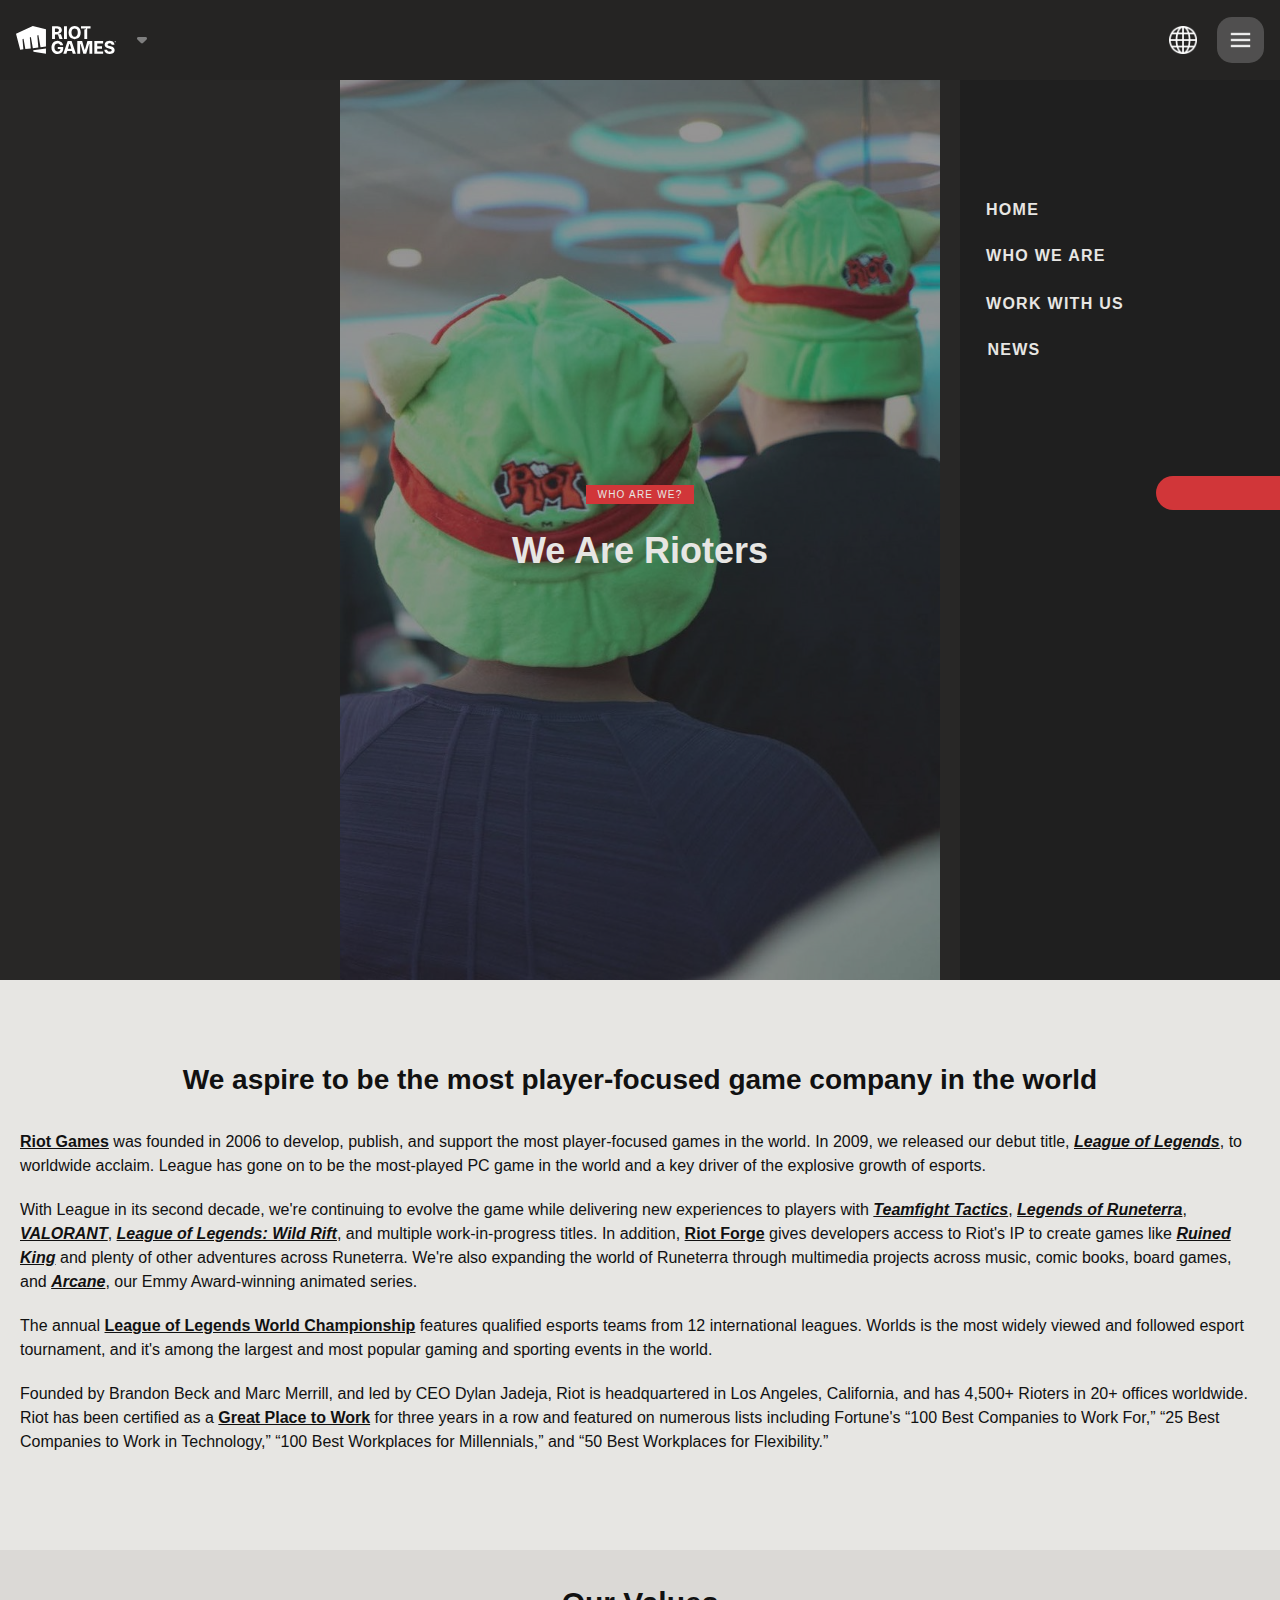
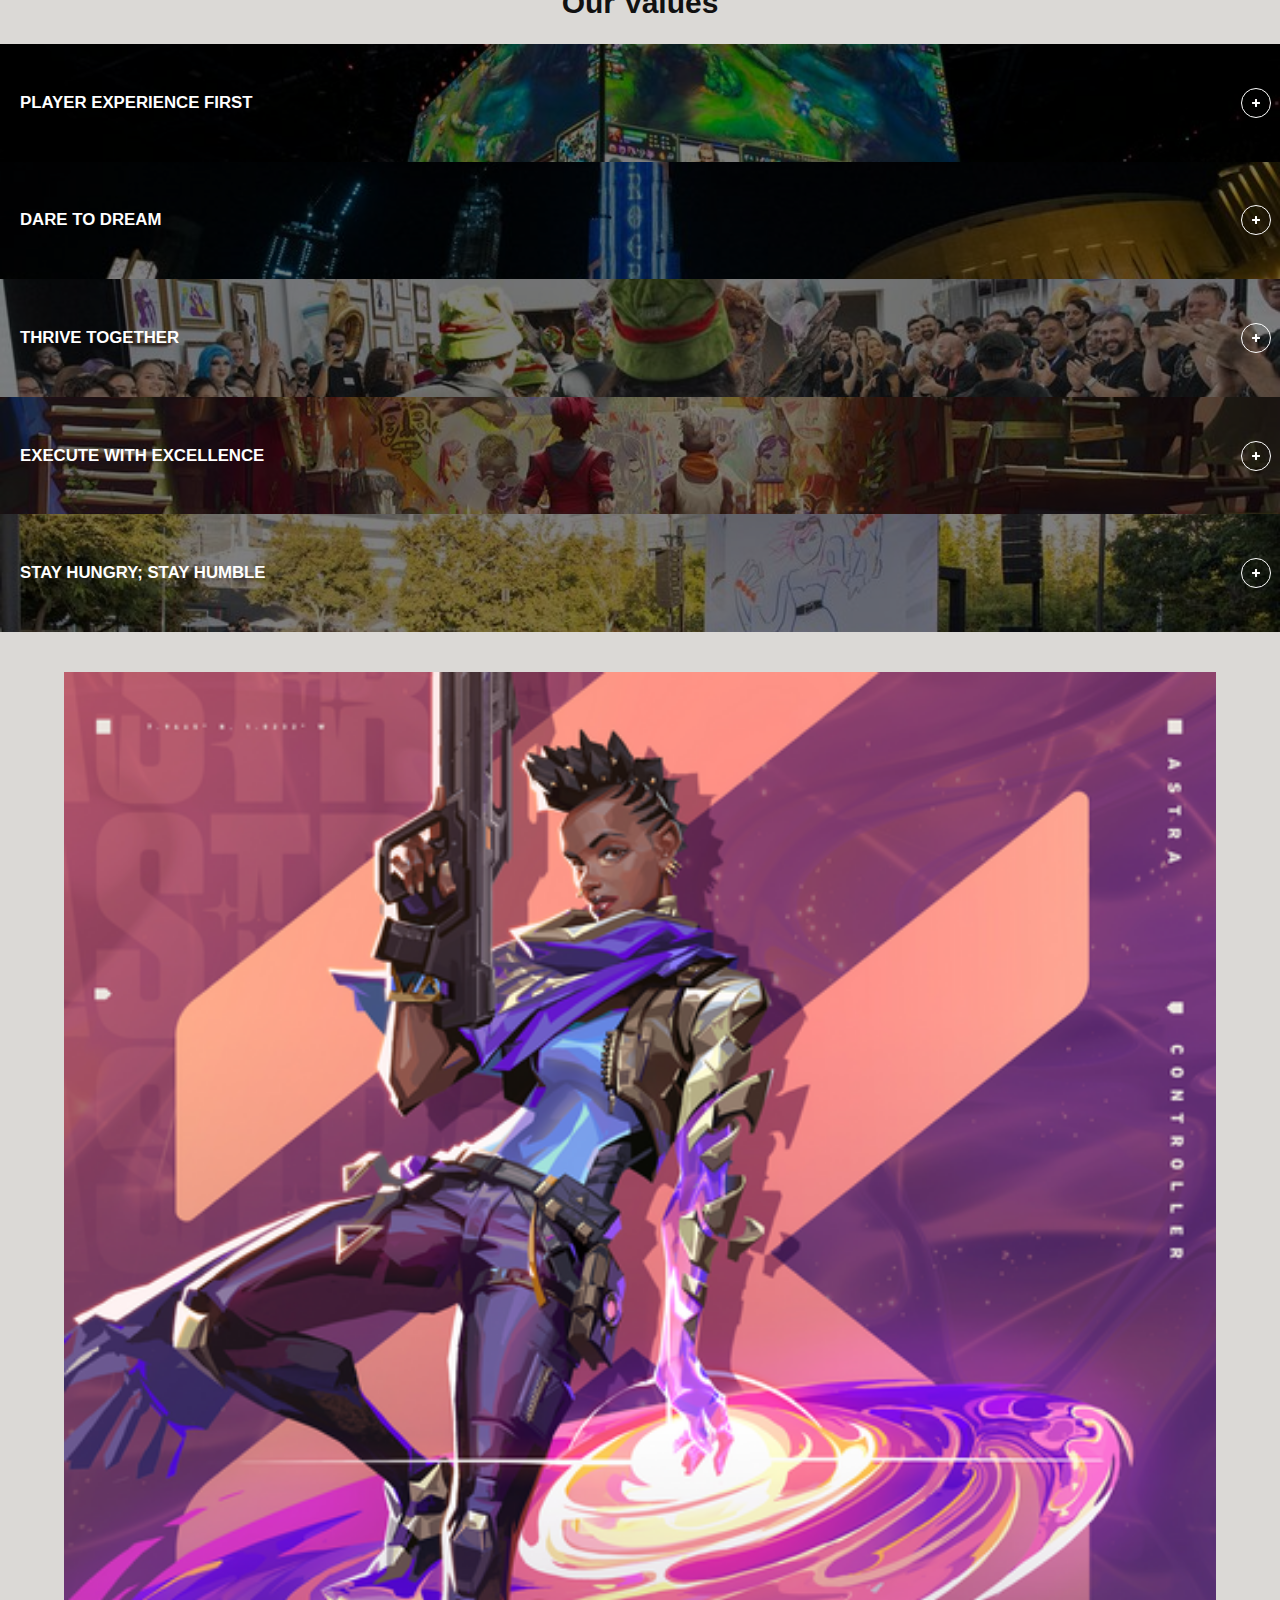
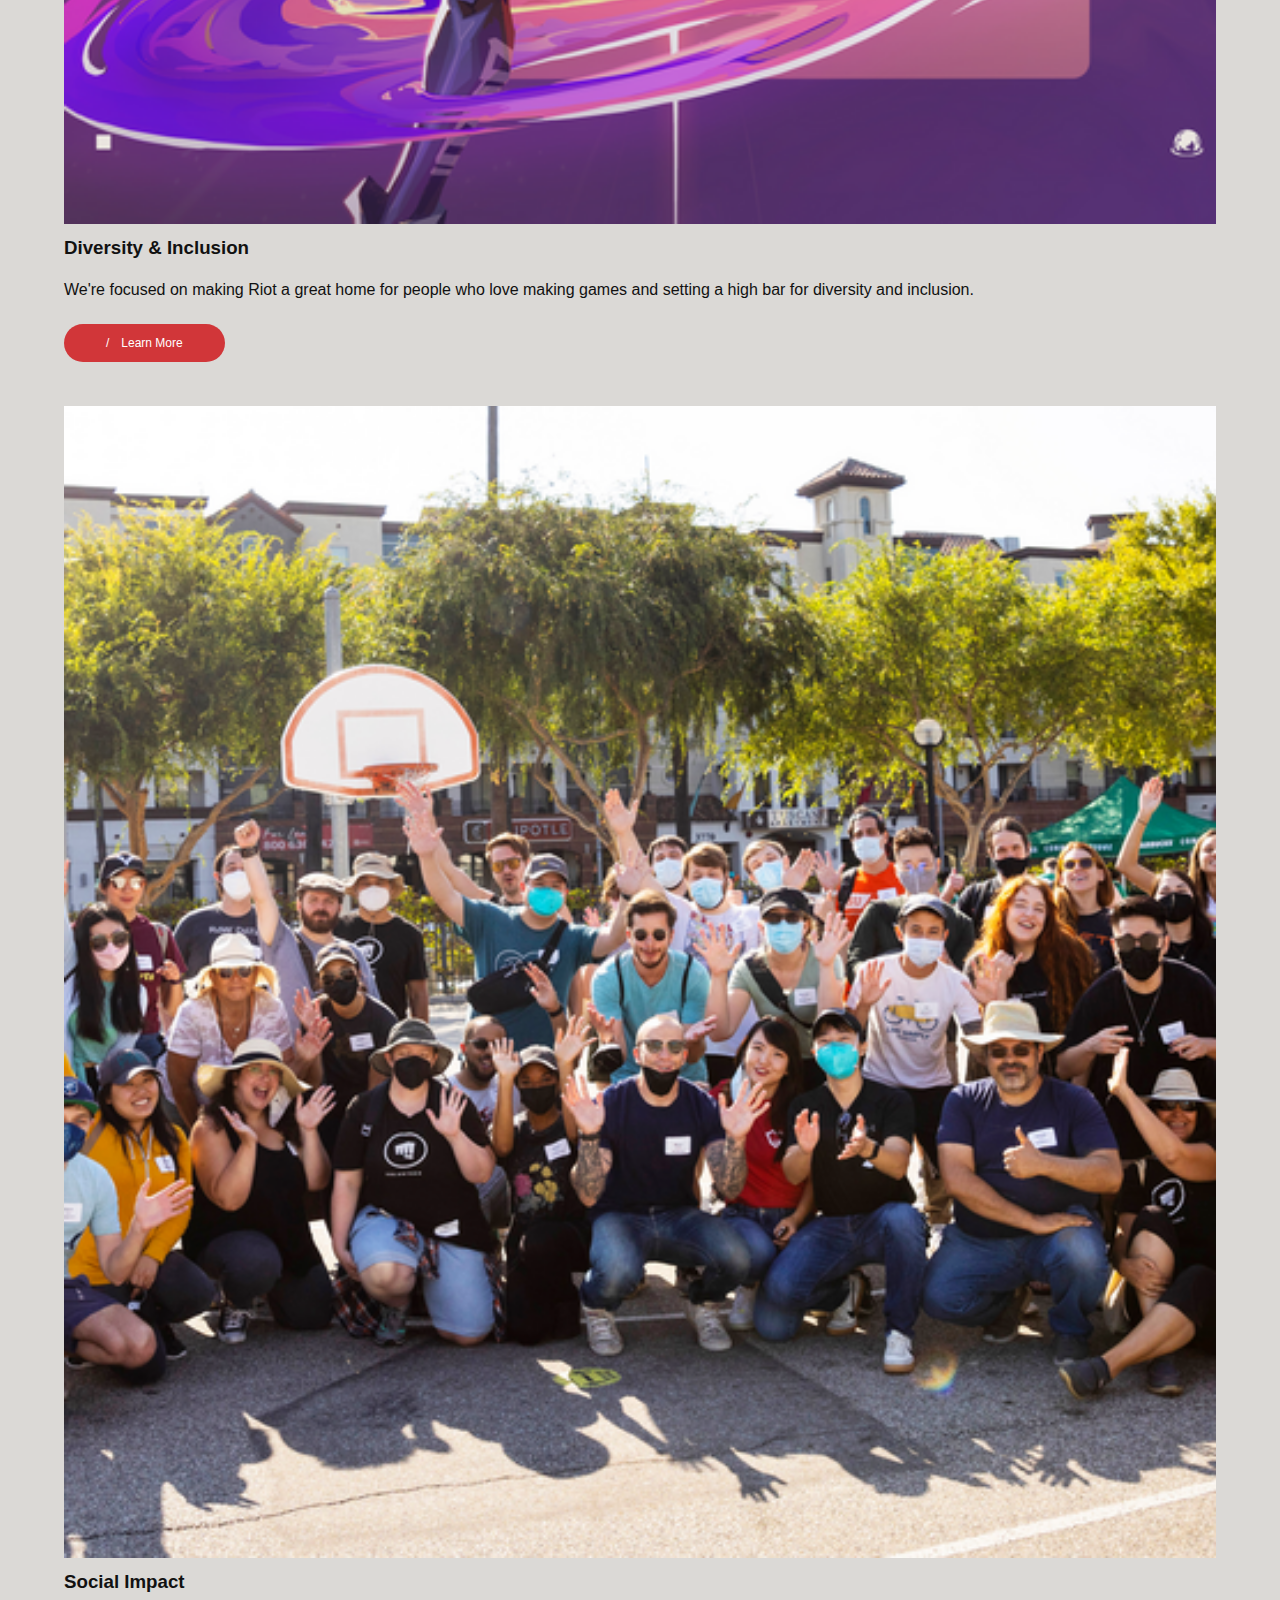
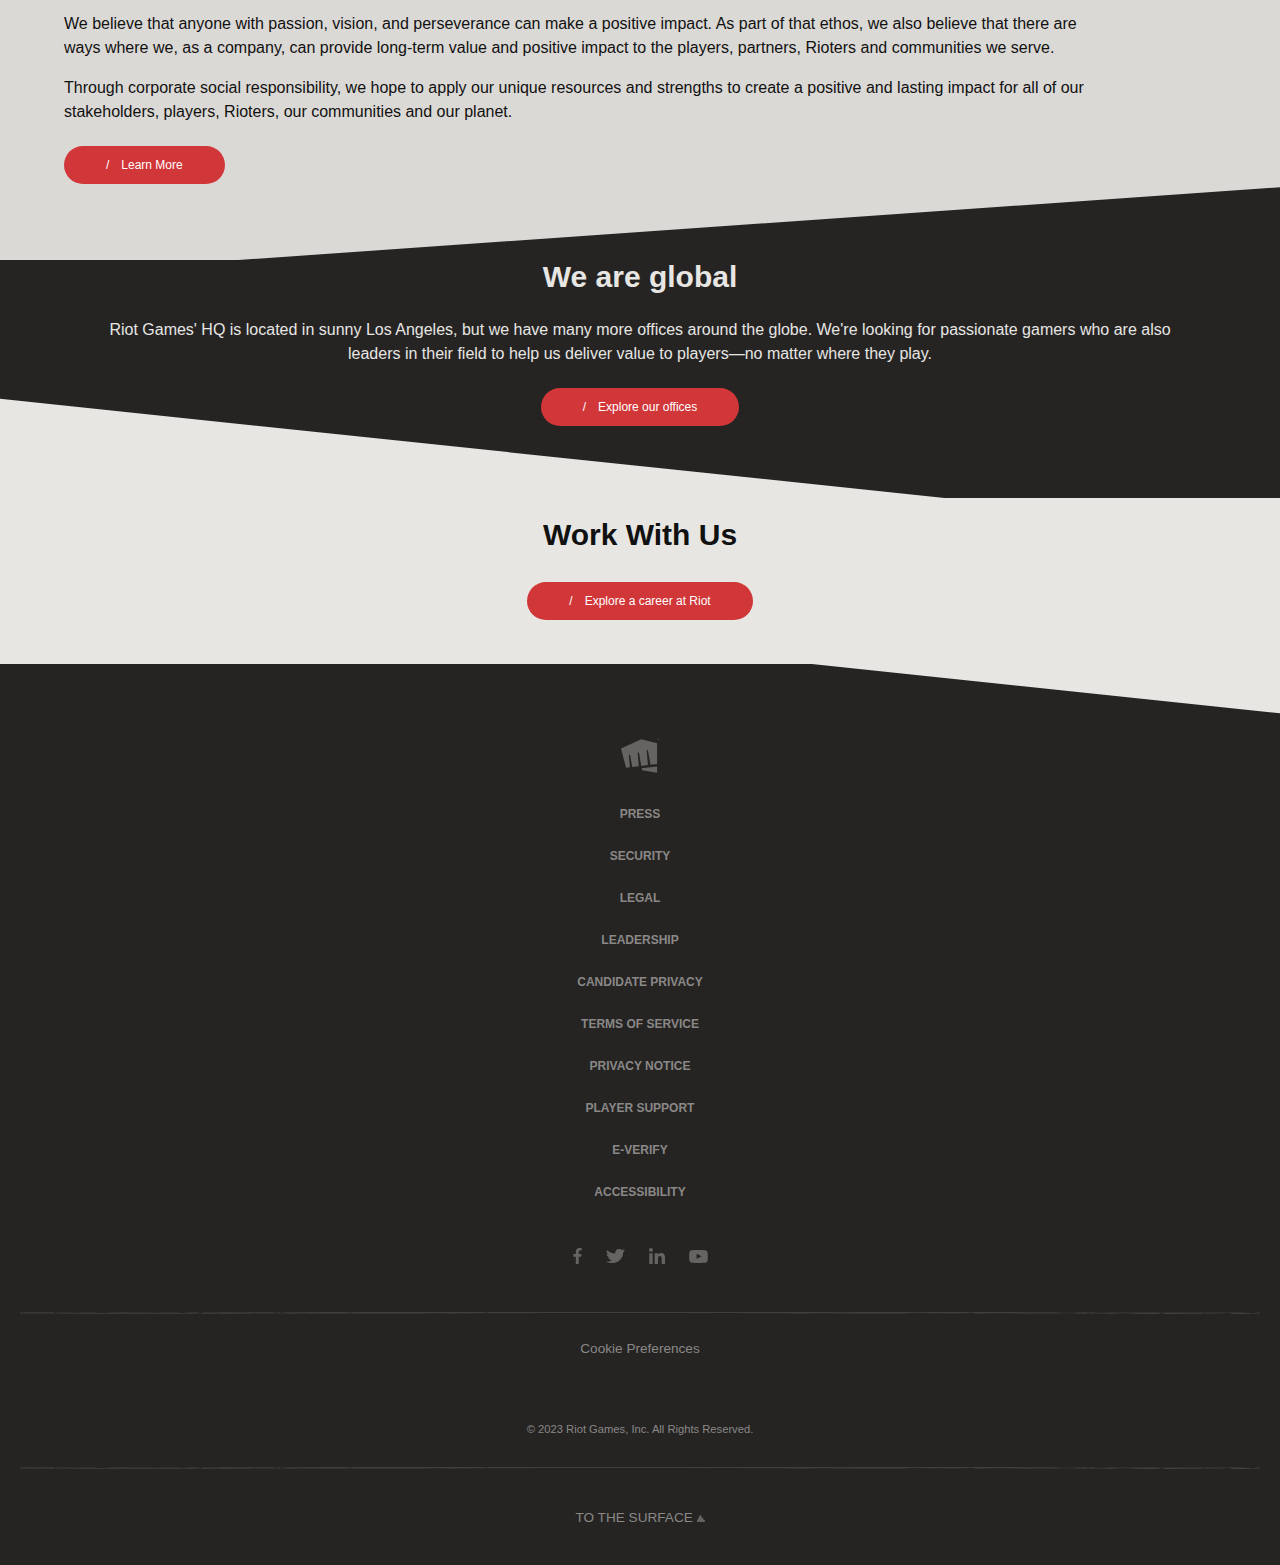
==== about-riot.html @ 84976060 "Add files via upload" ====
<!DOCTYPE html>
<html lang="en">

<head>
    <meta charset="UTF-8">
    <meta http-equiv="X-UA-Compatible" content="IE=edge">
    <meta name="viewport" content="width=device-width, initial-scale=1.0">
    <title>Riot Games. Developer of League of Legends, VALORANT, Teamfight Tactics, Legends of Runeterra, and Wild Rift.
        Creators of Arcane. Home of LOL and VALORANT Esports. | Riot Games</title>
    <link rel="apple-touch-icon" sizes="180x180" href="./images/apple-touch-icon.png">
    <link rel="icon" type="image/png" sizes="32x32" href="./images/favicon-32x32.png">
    <link rel="icon" type="image/png" sizes="16x16" href="./images/favicon-16x16.png">
    <link rel="manifest" href="./images/site.webmanifest">
    <link rel="mask-icon" href="./images/safari-pinned-tab.svg" color="#5bbad5">
    <link rel="shortcut icon" href="./images/favicon.ico">
    <meta name="msapplication-TileColor" content="#da532c">
    <meta name="msapplication-config" content="./images/browserconfig.xml">
    <meta name="theme-color" content="#ffffff">
    <link rel="stylesheet" href="./css/style.css">
</head>

<body id="about-riot">
    <header>
        <ul>
            <li>
                <a href="#">
                    <svg width="85" height="27" viewBox="0 0 587.93 165">
                        <path
                            d="M98.77.33L0 46.07l24.61 93.66 18.73-2.3-5.15-58.89 6.15-2.74L54.96 136l32.01-3.93-5.69-65 6.09-2.71 11.68 66.23 32.38-3.98-6.23-71.25 6.16-2.74 12.77 72.43 32.01-3.93V19.71L98.77.33zm2.32 142.05l1.63 9.22 73.42 12.24v-30.68l-75.01 9.22h-.04zm144.49-19.22v12.63h15.57a14.84 14.84 0 01-1.92 7.31 13 13 0 01-5.6 5.11 20 20 0 01-8.9 1.8 17.53 17.53 0 01-10-2.8 17.87 17.87 0 01-6.44-8.14 33.06 33.06 0 01-2.27-12.93 31.81 31.81 0 012.32-12.81 18.14 18.14 0 016.5-8 17.27 17.27 0 019.82-2.78 19.31 19.31 0 015.36.71 14.15 14.15 0 014.33 2.09 12.92 12.92 0 013.18 3.29 15.61 15.61 0 012 4.44h17.27a27.22 27.22 0 00-3.46-10.28 28.84 28.84 0 00-7.05-8.1 32.6 32.6 0 00-9.91-5.29 37.91 37.91 0 00-12.06-1.86 37.32 37.32 0 00-14 2.6 32.6 32.6 0 00-11.36 7.61 35 35 0 00-7.61 12.21 46.15 46.15 0 00-2.73 16.44q0 11.94 4.54 20.59a32.4 32.4 0 0012.69 13.27 39.84 39.84 0 0035.84.84 28.39 28.39 0 0011.67-11q4.25-7.19 4.24-17.2v-9.76zm215.03 40.81V88.53h51.67v13.96h-34.62v16.76h27.99v13.96h-27.99v16.8h34.7v13.96h-51.75zm101.83-53.3a9 9 0 00-3.54-6.64c-2.09-1.59-5-2.38-8.69-2.38a16.63 16.63 0 00-6.26 1 8.62 8.62 0 00-3.83 2.78 6.74 6.74 0 00-1.33 4 6.2 6.2 0 00.79 3.29 7.27 7.27 0 002.4 2.45 16.54 16.54 0 003.7 1.79 40.14 40.14 0 004.64 1.31l6.63 1.54a47.19 47.19 0 019.45 3.08 27.46 27.46 0 017.2 4.68 18.84 18.84 0 014.58 6.39 20.37 20.37 0 011.61 8.29 20.65 20.65 0 01-3.54 12.11 22.56 22.56 0 01-10.15 7.85 41.31 41.31 0 01-15.93 2.76 42.69 42.69 0 01-16.17-2.81 23.22 23.22 0 01-10.72-8.48q-3.83-5.66-4-14.12h16.43a10.68 10.68 0 007.05 9.94 19.37 19.37 0 007.24 1.26 18.44 18.44 0 006.66-1.09 10 10 0 004.33-3 7.22 7.22 0 001.57-4.48 6.16 6.16 0 00-1.42-4 10.86 10.86 0 00-4.14-2.81 42.07 42.07 0 00-6.89-2.14l-8.07-1.95q-9.65-2.3-15.23-7.26t-5.54-13.44a19.86 19.86 0 013.72-12.12 24.74 24.74 0 0110.33-8.11 36.74 36.74 0 0115-2.91 35.62 35.62 0 0114.92 2.91 23.43 23.43 0 019.91 8.14 21.54 21.54 0 013.6 12.12zm-113.99 53.3h-16.87v-57.35l-1.73-.02-17.04 57.37h-16.86l-16.58-57.37-2.15.02v57.35h-16.87V88.53h28.67l14.48 50.56h1.75l14.48-50.56h28.72v75.44zm-114.66 0h18.27l-25.33-75.43h-23.15l-25.37 75.43h18.3l4.93-16.54h27.42zm-28.43-29.7l8.22-27.65h3.1l8.26 27.65zm278.58-37.76a4 4 0 01-3.67-2.44 4 4 0 010-3.1 4 4 0 01.85-1.27 4.25 4.25 0 011.27-.86 4.15 4.15 0 013.1 0 4.13 4.13 0 011.27.86 4.08 4.08 0 01.86 1.27 4 4 0 010 3.1 4.08 4.08 0 01-.86 1.27 4 4 0 01-1.27.86 4 4 0 01-1.55.31zm0-1.09a2.84 2.84 0 001.47-.39 2.94 2.94 0 001.05-1 2.93 2.93 0 000-2.92 3 3 0 00-1.06-1 2.93 2.93 0 00-2.92 0 3 3 0 00-1 1 2.86 2.86 0 000 2.92 3 3 0 001 1 2.83 2.83 0 001.46.39zm-1.46-1.15V90.6h1.78a1.52 1.52 0 01.69.15 1.13 1.13 0 01.47.42 1.24 1.24 0 01.17.66 1.16 1.16 0 01-.18.66 1 1 0 01-.48.41 1.56 1.56 0 01-.7.14h-1.2v-.72h1a.52.52 0 00.36-.12.5.5 0 00.14-.37.47.47 0 00-.14-.37.52.52 0 00-.36-.12h-.55v2.93zm2.39-1.68l.82 1.68h-1.11l-.75-1.68zM282.41 1.03h17.05v75.44h-17.05zm98.02 37.72q0 12.42-4.71 21a32.67 32.67 0 01-12.79 13.17 38.57 38.57 0 01-36.31 0 32.75 32.75 0 01-12.79-13.2q-4.71-8.66-4.71-21t4.71-21.05a32.67 32.67 0 0112.75-13.14 38.65 38.65 0 0136.31 0 32.67 32.67 0 0112.79 13.17q4.71 8.64 4.71 21.05m-17.35 0a33.35 33.35 0 00-2.23-13 17.47 17.47 0 00-6.33-8 18.57 18.57 0 00-19.45 0 17.57 17.57 0 00-6.35 8 38.59 38.59 0 000 26 17.49 17.49 0 006.35 8 18.57 18.57 0 0019.45 0 17.39 17.39 0 006.33-8 33.4 33.4 0 002.23-13M246.58 50.17l8.76 26.3h18.71l-9.74-28.33h-13.23l-.79-2.44c2.52-.49 6.83-1.25 10.65-3.85a20 20 0 008.75-16.39 24.15 24.15 0 00-3.26-12.75 21.9 21.9 0 00-9.36-8.64 32.56 32.56 0 00-14.64-3H212v75.4h17.06v-26.3zm-.32-15.61a19.35 19.35 0 01-7.26 1.18h-9.94V14.88h9.91a18.68 18.68 0 017.25 1.24 9.12 9.12 0 014.4 3.7 10 10 0 011.5 5.64 9.65 9.65 0 01-1.48 5.55 8.86 8.86 0 01-4.38 3.55M382.04 1.03v14h29.3l.8 2.45c-2.48.48-6.67 1.22-10.43 3.7v55.31h16.87v-61.5h19.62v-14z">
                        </path>
                    </svg>
                    <svg width="8" height="5" viewBox="0 0 8 5">
                        <path
                            d="M.707 1.707l2.586 2.586a1 1 0 001.414 0l2.586-2.586C7.923 1.077 7.477 0 6.586 0H1.414C.524 0 .077 1.077.707 1.707z">
                        </path>
                    </svg>
                </a>
            </li>

            <li>
                <a href="#">
                    <img src="./images/languageicon.png" alt="Change Language">
                </a>
            </li>
            <li>
                <button>
                    <img src="./images/hamburgermenu.png" alt="Hamburger Menu">
                </button>
            </li>
        </ul>
        <nav>
            <button>
                <img src="./images/closeicon.png" alt="Close menu">
            </button>
            <ul>
                <li>
                    <a href="./index.html">Home</a>
                </li>
                <li>
                    <details>
                        <summary>
                            Who we are<img src="./images/dropdownicondark.png" alt="Dropdown icon">
                        </summary>
                        <ul>
                            <li>
                                <a href="./about-riot.html">About Riot</a>
                            </li>
                            <li>
                                <a href="./about-riot.html">Diversity & Inclusion</a>
                            </li>
                            <li>
                                <a href="./about-riot.html">Social Impact</a>
                            </li>
                        </ul>
                    </details>
                </li>
                <li>
                    <details>
                        <summary>
                            Work with us
                            <img src="./images/dropdownicondark.png" alt="Dropdown icon">
                        </summary>
                        <ul>
                            <li>
                                <a href="./about-riot.html">Jobs</a>
                            </li>
                            <li>
                                <a href="./about-riot.html">Benefits</a>
                            </li>
                            <li>
                                <a href="./about-riot.html">Offices</a>
                            </li>
                            <li>
                                <a href="./about-riot.html">Life At Riot</a>
                            </li>
                        </ul>
                    </details>
                </li>
                <li>
                    <a href="./about-riot.html">News</a>
                </li>
            </ul>

            <form action="index.html">
                <input type="search" id="searchbar" placeholder="Search">
                <button>
                    <img src="./images/searchicon.png" alt="Search icon">
                </button>
            </form>

            <a href="./about-riot.html">Sign in</a>
        </nav>
    </header>

    <main>
        <section>
            <img src="./images/ritodaze-6-3.jpg" alt="">
            <article>
                <p>Who are we?</p>
            </article>
            <h1>we are rioters</h1>
        </section>

        <section>
            <blockquote>We aspire to be the most player-focused game company in the world</blockquote>
            <p>
                <a href="./index.html">Riot Games</a> was founded in 2006 to develop, publish, and support the most
                player-focused games in
                the
                world. In 2009, we released our debut title, <em><a href="./index.html">League of Legends</a></em>, to
                worldwide
                acclaim. League has
                gone on
                to be the most-played PC game in the world and a key driver of the explosive growth of esports.
            </p>

            <p>
                With League in its second decade, we're continuing to evolve the game while delivering new experiences
                to players with <em><a href="./index.html">Teamfight Tactics</a></em>, <em><a
                        href="./index.html">Legends of
                        Runeterra</a></em>, <em><a href="./index.html">VALORANT</a></em>, <em><a
                        href="./index.html">League of Legends: Wild
                        Rift</a></em>, and
                multiple work-in-progress titles. In addition, <a href="./index.html">Riot Forge</a> gives developers
                access to Riot's IP to create
                games like <em><a href="./index.html">Ruined King</a></em> and plenty of other adventures across
                Runeterra. We're also expanding the
                world
                of Runeterra through multimedia projects across music, comic books, board games, and <em><a
                        href="./index.html">Arcane</a></em>, our Emmy
                Award-winning animated series.
            </p>

            <p>
                The annual <a href="./index.html">League of Legends World Championship</a> features qualified esports
                teams from 12 international
                leagues. Worlds is the most widely viewed and followed esport tournament, and it's among the largest and
                most popular gaming and sporting events in the world.
            </p>

            <p>
                Founded by Brandon Beck and Marc Merrill, and led by CEO Dylan Jadeja, Riot is headquartered in Los
                Angeles, California, and has 4,500+ Rioters in 20+ offices worldwide. Riot has been certified as a <a
                    href="./index.html">Great
                    Place to Work</a> for three years in a row and featured on numerous lists including Fortune's “100
                Best
                Companies to Work For,” “25 Best Companies to Work in Technology,” “100 Best Workplaces for
                Millennials,” and “50 Best Workplaces for Flexibility.”
            </p>
        </section>

        <section>
            <h2>Our Values</h2>

            <details>
                <summary>
                    <div></div>
                    <span>player experience first</span>
                    <svg width="8" height="8" viewBox="0 0 8 8">
                        <path fill-rule="evenodd" clip-rule="evenodd" d="M8 3H5V0H3v3H0v2h3v3h2V5h3z"></path>
                    </svg>
                </summary>
                <p>We believe our laser focus on players inspires the most meaningful and lasting game experiences.</p>
                <ul>
                    <li>
                        <p>We put players at the center of everything we do.</p>
                    </li>
                    <li>
                        <p>We share a love of games and prioritize play as an important part of our lives.</p>
                    </li>
                    <li>
                        <p>We deepen our empathy and understanding by listening, learning and engaging with players
                            around the world.</p>
                    </li>
                </ul>
            </details>

            <details>
                <summary>
                    <div></div>
                    <span>dare to dream</span>
                    <svg width="8" height="8" viewBox="0 0 8 8">
                        <path fill-rule="evenodd" clip-rule="evenodd" d="M8 3H5V0H3v3H0v2h3v3h2V5h3z"></path>
                    </svg>
                </summary>
                <p>We believe the courage to chase bold ideas will make impossible dreams come true for players.</p>
                <ul>
                    <li>
                        <p>We make bold, focused bets aimed at advancing the gaming landscape.</p>
                    </li>
                    <li>
                        <p>We seek unique perspectives, create room for experimentation and anticipate failure as part
                            of the journey.</p>
                    </li>
                    <li>
                        <p>We work from best practices, value expertise, and innovate when there's a better way.</p>
                    </li>
                </ul>
            </details>

            <details>
                <summary>
                    <div></div>
                    <span>thrive together</span>
                    <svg width="8" height="8" viewBox="0 0 8 8">
                        <path fill-rule="evenodd" clip-rule="evenodd" d="M8 3H5V0H3v3H0v2h3v3h2V5h3z"></path>
                    </svg>
                </summary>
                <p>We believe we're stronger when we respect each other, invest in each other and succeed as one team.
                </p>
                <ul>
                    <li>
                        <p>We approach every interaction with empathy, sincerity and respect.</p>
                    </li>
                    <li>
                        <p>We cultivate inclusive teams to amplify each Rioter's strengths.</p>
                    </li>
                    <li>
                        <p>We hold ourselves to the highest standard of professionalism and together we embrace the joy
                            of making games.</p>
                    </li>
                </ul>
            </details>

            <details>
                <summary>
                    <div></div>
                    <span>execute with excellence</span>
                    <svg width="8" height="8" viewBox="0 0 8 8">
                        <path fill-rule="evenodd" clip-rule="evenodd" d="M8 3H5V0H3v3H0v2h3v3h2V5h3z"></path>
                    </svg>
                </summary>
                <p>We believe operational excellence will unlock us to deliver better experiences for the long run.</p>
                <ul>
                    <li>
                        <p> We set ambitious goals, measure ourselves against results and continually iterate towards
                            improvement.</p>
                    </li>
                    <li>
                        <p>We collaborate across teams to deliver holistic experiences to players and Rioters.</p>
                    </li>
                    <li>
                        <p>We focus where it matters, prioritize efficiency, and spend player resources as our own.</p>
                    </li>
                </ul>
            </details>

            <details>
                <summary>
                    <div></div>
                    <span>stay hungry; stay humble</span>
                    <svg width="8" height="8" viewBox="0 0 8 8">
                        <path fill-rule="evenodd" clip-rule="evenodd" d="M8 3H5V0H3v3H0v2h3v3h2V5h3z"></path>
                    </svg>
                </summary>
                <p>We believe there is always more to learn from each other, from players and from the world.</p>
                <ul>
                    <li>
                        <p>We approach each problem with optimism, ambition and curiosity.</p>
                    </li>
                    <li>
                        <p>We celebrate our wins, learn from our failures and challenge ourselves to evolve.</p>
                    </li>
                    <li>
                        <p>We value feedback as an essential part of improvement.</p>
                    </li>
                    <li>
                        <p>We recognize our teams, our families, our industry peers and our players who make this all
                            possible.</p>
                    </li>
                </ul>
            </details>

            <article>
                <img src="./images/astra-wallpapers-purple.png" alt="">
                <h3>Diversity & Inclusion</h3>
                <p>We're focused on making Riot a great home for people who love making games and setting a high bar for
                    diversity and inclusion.</p>
                <a href="./index.html">Learn More</a>
            </article>

            <article>
                <img src="./images/cyw-riotkarma-073-square.png" alt="">
                <h3>Social Impact</h3>
                <p>
                    We believe that anyone with passion, vision, and perseverance can make a positive impact. As part of
                    that ethos, we also believe that there are ways where we, as a company, can provide long-term value
                    and positive impact to the players, partners, Rioters and communities we serve.</p>
                <p>
                    Through corporate social responsibility, we hope to apply our unique resources and strengths to
                    create a positive and lasting impact for all of our stakeholders, players, Rioters, our communities
                    and our planet.
                </p>
                <a href="./index.html">Learn More</a>
            </article>
        </section>

        <section>
            <h2>We are global</h2>
            <p>
                Riot Games' HQ is located in sunny Los Angeles, but we have many more offices around the globe. We're
                looking for passionate gamers who are also leaders in their field to help us deliver value to players—no
                matter where they play.
            </p>
            <a href="./index.html">Explore our offices</a>
        </section>

        <section>
            <h2>Work With Us</h2>
            <a href="./index.html">Explore a career at Riot</a>
        </section>

    </main>

    <footer>
        <ul>
            <li>
                <a href="#home">
                    <svg width="38" height="40" viewBox="0 0 185.47 163.51">
                        <path
                            d="M98.77 0L0 45.74l24.61 93.66 18.73-2.3-5.15-58.89 6.15-2.74 10.62 60.2 32.01-3.93-5.69-65 6.09-2.71 11.68 66.23 32.38-3.98-6.23-71.25 6.16-2.74 12.77 72.43 32.01-3.93V19.38L98.77 0zm2.32 142.05l1.63 9.22 73.42 12.24v-30.68l-75.01 9.21-.04.01zM176.17.71V0h3.64v.71zm1.41 3.94V.4h.81v4.25zm3 0V0h.8v4.65zm2.21 0L180.73 0h.83L183 3.41 184.44 0h.84l-2.06 4.65zm1.83 0V0h.81v4.65z">
                        </path>
                    </svg>
                </a>
            </li>
            <li>
                <a href="./about-riot.html">Press</a>
            </li>
            <li>
                <a href="./about-riot.html">Security</a>
            </li>
            <li>
                <a href="./about-riot.html">Legal</a>
            </li>
            <li>
                <a href="./about-riot.html">Leadership</a>
            </li>
            <li>
                <a href="./about-riot.html">Candidate Privacy</a>
            </li>
            <li>
                <a href="./about-riot.html">Terms of Service</a>
            </li>
            <li>
                <a href="./about-riot.html">Privacy Notice</a>
            </li>
            <li>
                <a href="./about-riot.html">Player Support</a>
            </li>
            <li>
                <a href="./about-riot.html">E-verify</a>
            </li>
            <li>
                <a href="./about-riot.html">Accessibility</a>
            </li>
        </ul>

        <ul>
            <li>
                <a href="./about-riot.html">
                    <svg width="9" height="16" viewBox="0 0 9 16">
                        <path
                            d="M5.7 16V8.7h2.4l.4-2.8H5.7V4c0-.8.2-1.4 1.4-1.4h1.5V.1C8.4.1 7.5 0 6.5 0 4.3 0 2.8 1.3 2.8 3.8v2.1H.3v2.8h2.5V16h2.9z">
                        </path>
                    </svg>
                </a>
            </li>
            <li>
                <a href="./about-riot.html">
                    <svg width="19" height="14" viewBox="0 0 19 14">
                        <path
                            d="M19 1.5c-.7.3-1.5.5-2.3.6.8-.4 1.4-1.1 1.7-2-.8.4-1.6.7-2.5.9-.7-.6-1.7-1-2.8-1-2.2 0-3.9 1.6-3.9 3.6 0 .3 0 .5.1.8C6 4.3 3.1 2.9 1.1.9.8 1.4.6 2 .6 2.6c0 1.2.7 2.3 1.8 2.9-.6 0-1.3-.2-1.8-.4C.6 6.8 2 8.2 3.8 8.5c-.3.1-.7.1-1 .1h-.7c.5 1.4 2 2.4 3.7 2.4-1.3 1-3 1.6-4.9 1.6H0c1.8 1 3.8 1.5 6.1 1.5 7.2-.1 11.1-5.5 11-10.2v-.5c.7-.5 1.4-1.1 1.9-1.9z">
                        </path>
                    </svg>
                </a>
            </li>
            <li>
                <a href="./about-riot.html">
                    <svg width="16" height="16" viewBox="0 0 16 16">
                        <path d="M.3 5.3h3.3V16H.3z"></path>
                        <ellipse cx="1.9" cy="1.9" rx="1.9" ry="1.9"></ellipse>
                        <path
                            d="M16 16h-3.3v-5.2c0-1.2 0-2.8-1.7-2.8s-2 1.4-2 2.7V16H5.7V5.3h3.2v1.5C9.3 5.9 10.4 5 12 5c3.4 0 4 2.2 4 5.1V16z">
                        </path>
                    </svg>
                </a>
            </li>
            <li>
                <a href="./about-riot.html">
                    <svg width="19" height="13" viewBox="0 0 19 13">
                        <path
                            d="M18.6 2.8s-.2-1.3-.7-1.8C17.2.3 16.4.3 16 .2 13.4 0 9.5 0 9.5 0S5.6 0 3 .2c-.4 0-1.1 0-1.9.8-.5.5-.7 1.8-.7 1.8s-.2 1.5-.2 3v1.4c0 1.5.2 3 .2 3s.2 1.3.7 1.8c.7.7 1.6.7 2 .8 1.6.2 6.4.2 6.4.2s3.9 0 6.5-.2c.4 0 1.1 0 1.9-.8.6-.6.7-1.8.7-1.8s.2-1.5.2-3V5.8l-.2-3zm-11 6.1V3.7l5 2.6-5 2.6z">
                        </path>
                    </svg>
                </a>
            </li>
        </ul>
        <div></div>
        <a href="./about-riot.html">Cookie Preferences</a>
        <p>© 2023 Riot Games, Inc. All Rights Reserved.</p>
        <div></div>
        <a href="#about-riot">
            To the surface
            <svg width="8" height="7" viewBox="0 0 8 7">
                <path
                    d="M8 6.6c-.2.3-.4.4-.8.4H6c-.4-.1-.7-.2-1-.1-.6.1-1.3.1-1.9.1-.4 0-.7-.2-1.1-.1-.5.2-1.1 0-1.8.1-.1-.4-.2-.8-.2-1.3 0-.2-.1-.4.1-.6.1-.1.1-.2.2-.2s.1-.1.2-.1c.3-.1.3-.2.5-.5v-.6c.3-.5.8-.8 1-1.4 0 0 0-.1-.1-.1 0 0 0-.1.1-.1 0-.2-.1-.4-.1-.5.3-.5.7-.8 1-1.2.1-.2.3-.3.4-.4h.3c.3.4.4.8.5 1.2.5.6 1 1.2 1.6 1.8.2.3.3.5.4.8.2.4.5.7.8 1 .1.1.2.1.4.2.1 0 .3.1.4.1.1.3.2.6.2 1 0 .2.1.3.1.5z">
                </path>
            </svg>
        </a>
    </footer>

    <script src="./js/script.js"></script>
</body>

</html>
---- css/style.css ----
/**********************/
/**********************/
/*  GENERAL  STYLING  */
/**********************/
/**********************/

* {
    margin: 0;
    padding: 0;
    box-sizing: border-box;
}

html {
    scroll-behavior: smooth;
}

section ul a::selection {
    background-color: transparent;
    text-shadow: none;
}

:root {
    --riotred: #D13639;
    --red: #F12B15;
    --lightgrey: #F0F0F0;
    --grey: #1f1f1f;
    --headergrey: #111;
    --menugrey: #2f2f2f;
    --semiwhitetext: #e7e6e3;
}

::selection {
    color: var(--semiwhitetext);
    background: var(--riotred);
    text-shadow: none;
}

body {
    background-color: var(--grey);
    font-family: sans-serif;
    color: var(--semiwhitetext);
}

h2 {
    font-size: 2em;
    line-height: 1.5em;
}

/**********************/
/**********************/
/*   HEADER & FOOTER  */
/**********************/
/**********************/

header {
    width: 100vw;
    height: 80px;
    background-color: transparent;
    position: fixed;
    z-index: 100;
    border-bottom: none;
    transition: 250ms;
}

header>ul li:first-of-type {
    margin-left: .5em;
}

header ul li:last-of-type button:first-of-type {
    background-color: rgba(255, 255, 255, 0.2);
    transition: 250ms;
}

header ul {
    display: flex;
    justify-content: space-between;
    align-items: center;
    width: 100vw;
    height: 100%;
    list-style: none;
}

header ul li:first-of-type {
    margin-right: auto;
}

header ul li:first-of-type a {
    display: flex;
    align-items: center;
    margin-left: .5em;
    width: auto;
}

header img[alt$="logo"] {
    height: 39%;
    object-fit: contain;
    margin: .25em;
}

header ul li:nth-of-type(2) a {
    width: 3.5em;
    height: 3.5em;
}

header img[alt$="Language"] {
    width: 50%;
}

header>ul li:first-of-type:hover a svg,
header>ul li:first-of-type:focus a svg {
    fill: var(--red);
}

header ul li:first-of-type a svg {
    margin-left: .5em;
}

header ul li a {
    display: flex;
    justify-content: center;
    align-items: center;
    width: 3.5em;
    height: 3.5em;
}

header ul li:first-of-type a svg {
    fill: white;
    transition: 100ms;
}

header ul li:first-of-type a svg:last-of-type {
    fill: #7F7F7F;
    margin-left: 1em;
    transition: 100ms;
}

header ul li:first-of-type a:hover svg:last-of-type,
header ul li:first-of-type a:focus svg:last-of-type {
    fill: var(--red);
}

header ul li:first-of-type a svg:hover,
header ul li:first-of-type a svg:focus {
    fill: var(--red);
}

header ul li:last-of-type button {
    background-color: var(--menugrey);
    border-radius: 15px;
    display: flex;
    justify-content: center;
    align-items: center;
    margin-left: .5em;
    width: 3.5em;
    height: 3.5em;
    border: none;
    cursor: pointer;
}

header ul li:last-of-type {
    margin-right: 1em;
}

header ul li:last-of-type button img {
    width: 50%;
    object-fit: contain;
}



/**********************/
/**********************/
/*         NAV        */
/**********************/
/**********************/

header nav {
    width: 100vw;
    height: auto;
    min-height: 100vh;
    background-color: var(--grey);
    display: flex;
    flex-direction: column;
    align-items: center;
    transform: translateX(30em);
    transition: 500ms;
    z-index: 3;
}

header nav ul {
    display: flex;
    flex-direction: column;
    align-items: flex-start;
    justify-content: space-between;
    width: 100vw;
    height: auto;
    margin-top: 3em;
    margin-left: 1.25em;
    margin-bottom: 1.5em;
}

header nav ul li button {
    text-transform: uppercase
}

header nav ul li a {
    text-transform: uppercase;
    color: var(--semiwhitetext);
    text-decoration: none;
    font-size: 1em;
    line-height: 1.5;
    font-weight: bold;
    letter-spacing: .08em;
    height: 1.25em;
}

header ul li:first-of-type a {
    width: fit-content;
    margin-left: 0;
}

header nav ul li:first-of-type {
    margin-right: 0;
}

header nav>button {
    background-color: var(--menugrey);
    border-radius: 15px;
    display: flex;
    justify-content: center;
    align-items: center;
    width: 3.5em;
    height: 3.5em;
    border: none;
    margin-right: 1.2em;
    align-self: flex-end;
    margin-top: 1em;
    cursor: pointer;
}

header nav>button img {
    width: 30%;
    object-fit: contain;
}

header nav ul li {
    width: 91%;
    padding: .75em 1em;
    border-radius: 8px;
}

header nav ul li:hover,
header nav ul li:focus {
    background-color: var(--menugrey);
    cursor: pointer;
}

/* FIXME: FIX HET HOVER EFFECT VAN DE NAV DROPDOWN */

header nav ul li details {
    border: none;
    background-color: transparent;
    color: var(--semiwhitetext);
    font-size: 1em;
    line-height: 1.5;
    font-weight: bold;
    letter-spacing: .08em;
    text-transform: uppercase;
}

header nav ul li details[open] summary img {
    transform: rotate(180deg);
}

header nav ul li details[open] ul {
    margin-top: 2em;
    width: 100%;
    margin-left: 0;
    margin-bottom: 0;
}

header nav ul li details[open] ul li {
    padding: 0;
}

header nav ul li details[open] ul li a {
    font-size: 1em;
    text-transform: none;
    color: #c7c7c7;
    text-align: left;
    display: block;
    margin-left: 0;
    width: auto;
}

header nav ul li details:last-of-type ul li a {
    height: 3.5rem;
}

header nav ul li details[open] ul li a:hover {
    color: var(--semiwhitetext);
}

header nav ul li details summary {
    list-style: none;
    display: flex;
    justify-content: space-between;
}

header nav ul details summary::-webkit-details-marker {
    display: none;
}

header nav ul li img {
    width: 1.5em;
    object-fit: contain;
    transition: 300ms;
}

header nav form {
    display: flex;
    position: relative;
    height: 2.5em;
    margin-bottom: 2.5em;
}

header nav input {
    background-color: var(--menugrey);
    border-radius: 20px;
    width: 13em;
    height: 2.5em;
    text-transform: uppercase;
    font-weight: bold;
    padding: 1em 1.5em;
    border: none;
    color: white;
}

header nav input:focus {
    border: 1px solid white;
    outline: none;
}

header nav form button {
    width: 1.5em;
    height: 1.5em;
    position: absolute;
    right: 2em;
    top: .5em;
    background-color: transparent;
    border: none;
}

header nav form button img {
    width: 100%;
    height: 100%;
}

header nav>a {
    background-color: var(--riotred);
    color: black;
    text-decoration: none;
    text-transform: uppercase;
    padding: .85em 10em;
    font-size: .75rem;
    font-weight: bold;
    letter-spacing: .1rem;
    border-radius: 20px;
}

footer {
    width: 100vw;
    padding: 3.75rem 1.25rem 2.5em;
    list-style: none;
    background-color: #252423;
}

footer ul {
    text-transform: uppercase;
    list-style: none;
    display: flex;
    flex-direction: column;
    align-items: center;
}

footer ul li {
    margin: .75em;
}

footer a {
    color: #8a8887;
    text-decoration: none;
    font-weight: bold;
    font-size: 0.75rem;
    transition: 100ms;
}

footer a:hover,
footer a:focus {
    color: var(--semiwhitetext);
    text-decoration: underline;
}

footer ul:last-of-type {
    display: flex;
    flex-direction: row;
    justify-content: center;
    margin-top: 1.5em;
}

footer li a svg path {
    fill: #656462;
    transition: 250ms;
}

footer li a svg ellipse {
    fill: #656462;
    transition: 250ms;
}

footer li:hover a svg path,
footer li:hover a svg path {
    fill: var(--riotred);
}

footer li:hover a svg ellipse,
footer li:hover a svg ellipse {
    fill: var(--riotred);
}

footer div {
    background-image: url(../images/distressed-stroke.svg);
    height: 2px;
    margin-top: 2em;
}

footer>a:first-of-type {
    font-weight: 300;
    font-size: .85em;
    display: block;
    text-align: center;
    margin-top: 2em;
}

footer>p {
    font-size: .7em;
    color: #8a8887;
    font-weight: 300;
    margin-top: 6em;
    display: block;
    text-align: center;
}

footer>a:last-of-type {
    display: block;
    font-size: .85em;
    font-weight: 300;
    text-transform: uppercase;
    text-align: center;
    margin-top: 3em;
    transition: 200ms;
}

footer>a:last-of-type:hover {
    text-decoration: none;
}

footer>a path {
    fill: #656462;
    transition: 200ms;
}

footer>a:last-of-type:hover path {
    fill: var(--riotred);
}





/**********************/
/**********************/
/*      HOMEPAGE      */
/**********************/
/**********************/

#home main {
    width: 100vw;
    position: relative;
}

#home h1 {
    opacity: 0;
    background-color: transparent;
    position: absolute;
    text-align: center;
    top: 30%;
}

#home main section:first-of-type {
    width: 100vw;
    height: 75vh;
    position: relative;
    z-index: -2;
}

#home main video {
    width: 100vw;
    height: 75vh;
    object-fit: cover;
    position: relative;
}

#home main section:first-of-type div {
    display: block;
    background-color: black;
    position: absolute;
    top: 0;
    left: 0;
    width: 100vw;
    height: 100%;
    opacity: 10%;
}





/**********************/
/**********************/
/*      SECTION 2     */
/**********************/
/**********************/

#home main section:nth-of-type(2) {
    background-color: black;
    width: 100vw;
    position: relative;
    padding-bottom: 6em;
}

#home main section:nth-of-type(2)::after {
    content: '';
    background-color: black;
    width: 100vw;
    height: 20vh;
    position: absolute;
    top: -2em;
    left: 0;
    transform: skewY(9deg);
    z-index: -1;
}

#home main section:nth-of-type(2) h2 {
    padding-top: 1em;
    margin-left: .5em;
}

#home main section:nth-of-type(2) h2 span {
    display: block;
}

#home main section:nth-of-type(2) ul {
    width: 100vw;
    display: flex;
    flex-direction: column;
    align-items: center;
    list-style: none;
}

#home main section:nth-of-type(2) ul li a {
    text-decoration: none;
    color: #f9f9f9;
}

#home main section:nth-of-type(2) ul li a:hover article,
#home main section:nth-of-type(2) ul li a:focus article {
    outline: solid 1.5px var(--lightgrey);
}

#home main section:nth-of-type(2) ul li article {
    width: 87vw;
    height: 5.5em;
    background-color: var(--grey);
    border-radius: 10px;
    margin-bottom: .75em;
    position: relative;
    transition: 100ms;
    outline-offset: 3px;
}

#home main section:nth-of-type(2) ul li:first-of-type article {
    height: 8.75em;
    margin-top: 2em;
    margin-bottom: 20px;
    position: relative;
}

#home main section:nth-of-type(2) ul li:first-of-type article::after {
    content: '';
    width: 100%;
    height: 100%;
    background-color: rgba(0, 0, 0, 0.2);
    position: absolute;
    top: 0;
    left: 0;
    border-radius: 10px;
}

#home main section:nth-of-type(2) ul li:first-of-type article img {
    width: 100%;
    height: 100%;
    border-radius: 10px;
}

#home main section:nth-of-type(2) ul li:first-of-type article p {
    z-index: 1;
}

#home main section:nth-of-type(2) ul li:first-of-type article svg {
    position: absolute;
    top: 1em;
    left: 1em;
    background-color: var(--headergrey);
    border: 3px solid var(--headergrey);
    border-radius: 10px;
}

#home main section:nth-of-type(2) ul li article svg {
    position: absolute;
    top: .5em;
    right: .5em;
    background-color: var(--headergrey);
    border: 3px solid var(--headergrey);
    border-radius: 10px;
}

#home main section:nth-of-type(2) ul li article h3 {
    position: absolute;
    max-width: 80%;
    top: 40%;
    left: 1em;
    font-size: 1.1rem;
    font-weight: 600;
    z-index: 1;
}

#home main section:nth-of-type(2) ul li:nth-of-type(2) article h3,
#home main section:nth-of-type(2) ul li:nth-of-type(3) article h3,
#home main section:nth-of-type(2) ul li:nth-of-type(4) article h3,
#home main section:nth-of-type(2) ul li:nth-of-type(5) article h3 {
    max-width: 50%;
    top: 15%;
}

#home main section:nth-of-type(2) ul li article p {
    position: absolute;
    left: 1.25em;
    bottom: 1.5em;
    font-weight: bold;
    color: #6F6F6F;
    text-transform: uppercase;
    font-size: .85em;
    z-index: 1;
}

#home main section:nth-of-type(2) ul li:nth-of-type(2) article p,
#home main section:nth-of-type(2) ul li:nth-of-type(3) article p,
#home main section:nth-of-type(2) ul li:nth-of-type(4) article p,
#home main section:nth-of-type(2) ul li:nth-of-type(5) article p {
    bottom: 1em;
}

#home main section:nth-of-type(2) ul li:last-of-type {
    margin-top: 2em;
}

#home main section:nth-of-type(2) ul li:last-of-type a {
    text-decoration: none;
    text-transform: uppercase;
    color: white;
    background-color: var(--grey);
    text-align: center;
    padding: 16px;
    border-radius: 8px;
    font-weight: bold;
    font-size: .813rem;
    transition: 250ms;
}

#home main section:nth-of-type(2) ul li:last-of-type a:hover,
#home main section:nth-of-type(2) ul li:last-of-type a:focus {
    background-color: #3F3F3F;
}

#home main section:nth-of-type(2) ul li article::after {
    position: absolute;
    content: '';
    width: 60%;
    height: 100%;
    background-color: var(--grey);
    overflow: hidden;
    border-top-left-radius: 8px;
    border-bottom-left-radius: 8px;
}

#home main section:nth-of-type(2) ul li:hover article::after,
#home main section:nth-of-type(2) ul li:focus article::after {
    background-color: #3F3F3F;
}

#home main section:nth-of-type(2) ul li:first-of-type:hover article::after,
#home main section:nth-of-type(2) ul li:first-of-type:focus article::after {
    background-color: rgba(0, 0, 0, 0.2);
}

#home main section:nth-of-type(2) ul li:nth-of-type(2) article {
    background-image: url(../images/header-image-article1.png);
    background-size: 55%;
    background-position-x: -10%;
    background-position-y: center;
    position: relative;
}

#home main section:nth-of-type(2) ul li:nth-of-type(3) article {
    background-image: url(../images/082623-7-1-sunset-cg-banner.jpg);
    background-size: 55%;
    background-position-x: -10%;
    background-position-y: center;
    position: relative;
}

#home main section:nth-of-type(2) ul li:nth-of-type(4) article {
    background-image: url(../images/vct-r2la-header.png);
    background-size: 55%;
    background-position-x: -10%;
    background-position-y: center;
    position: relative;
}

#home main section:nth-of-type(2) ul li:nth-of-type(5) article {
    background-image: url(../images/w23-primer-header-img-v1-0.jpg);
    background-size: 80%;
    background-position-x: -10%;
    background-position-y: center;
    position: relative;
}



/**********************/
/**********************/
/*      SECTION 3     */
/**********************/
/**********************/

#home main section:nth-of-type(3) {
    display: flex;
    flex-direction: column;
    align-items: center;
    width: 100vw;
    padding-bottom: 2em;
}

/* TODO: ALLE VASTE HEIGHTS WEGHALEN */

#home main section:nth-of-type(3) h2 {
    margin-top: 2.5em;
}

#home main section:nth-of-type(3) ul {
    list-style: none;
}

#home main section:nth-of-type(3) ul li {
    width: 87vw;
    height: 8em;
    background-color: var(--menugrey);
    display: block;
    border-radius: 10px;
    margin-top: 1.5em;
    transition: 100ms;
    outline-offset: 3px;
}

/* #home main section:nth-of-type(2) ~ section ul li:hover, #home main section:nth-of-type(2) ~ section ul li:focus {
    border: solid 1px var(--lightgrey);
    border-image: linear-gradient(200deg,rgba(10,10,10,0) 50%,rgba(10,10,10,.4) 90%);
} */

#home main section:nth-of-type(3) ul li:hover,
#home main section:nth-of-type(3) ul li:focus {
    outline: solid 1.5px var(--lightgrey);
}

#home main section:nth-of-type(3) ul li img {
    width: 100%;
    height: 100%;
    border-radius: 10px;
}




/**********************/
/**********************/
/*      SECTION 4     */
/**********************/
/**********************/

#home main section:nth-of-type(4) {
    display: flex;
    flex-direction: column;
    align-items: center;
    width: 100vw;
    padding-bottom: 2em;
}

#home main section:nth-of-type(4) ul {
    list-style: none;
}

#home main section:nth-of-type(4) ul li {
    width: 87vw;
    height: 8em;
    background-color: var(--menugrey);
    display: block;
    border-radius: 10px;
    margin-top: 1.5em;
    outline-offset: 3px;
}

#home main section:nth-of-type(4) ul li:hover,
#home main section:nth-of-type(4) ul li:focus {
    outline: solid 1.5px var(--lightgrey);
}


#home main section:nth-of-type(4) ul li img {
    width: 100%;
    height: 100%;
    border-radius: 10px;
}




/**********************/
/**********************/
/*      SECTION 5     */
/**********************/
/**********************/

#home main section:nth-of-type(5) {
    display: flex;
    flex-direction: column;
    align-items: center;
    width: 100vw;
    padding-bottom: 2em;
}

#home main section:nth-of-type(5) ul {
    list-style: none;
}

#home main section:nth-of-type(5) ul li {
    width: 87vw;
    height: 8em;
    background-color: var(--menugrey);
    display: block;
    border-radius: 10px;
    margin-top: 1.5em;
    outline-offset: 3px;
}

#home main section:nth-of-type(5) ul li:hover,
#home main section:nth-of-type(5) ul li:focus {
    outline: solid 1.5px var(--lightgrey);
}

#home main section:nth-of-type(5) ul li img {
    width: 100%;
    height: 100%;
    border-radius: 10px;
}




/**********************/
/**********************/
/*      SECTION 6     */
/**********************/
/**********************/

#home main section:nth-of-type(6) {
    display: flex;
    flex-direction: column;
    align-items: center;
    width: 100vw;
    padding-left: 20px;
    padding-right: 20px;
    padding-bottom: 8em;
}

#home main section:nth-of-type(6) ul {
    display: flex;
    padding-left: 1.5em;
    padding-right: 1.5em;
    overflow-x: scroll;
    overflow-y: hidden;
    scroll-behavior: smooth;
    scroll-snap-type: x mandatory;
    list-style: none;
    width: 100vw;
    gap: 1em;
    -ms-overflow-style: none;
    scrollbar-width: none;
}

#home main section:nth-of-type(6) ul::-webkit-scrollbar {
    display: none;
}

#home main section:nth-of-type(6) ul li {
    width: 75vw;
    height: 6em;
    background-color: var(--menugrey);
    display: block;
    border-radius: 10px;
    margin-top: 1.5em;
}

#home main section:nth-of-type(6) ul li img {
    height: 100%;
    border-radius: 10px;
    object-fit: contain;
}

#home main section:nth-of-type(6) ul li:hover,
#home main section:nth-of-type(6) ul li:focus {
    border: solid 1px var(--lightgrey);
    border-top: none;
    border-bottom: none;
}




/**********************/
/**********************/
/*      SECTION 7     */
/**********************/
/**********************/

#home main section:last-of-type {
    width: 100vw;
    background-color: var(--lightgrey);
    display: flex;
    flex-direction: column;
    align-items: center;
    padding-top: 5em;
    padding-left: 1em;
    padding-right: 1em;
    color: #0a0a0a;
    text-align: center;
}

#home main section:last-of-type h2 {
    margin-bottom: .5em;
    color: #0a0a0a;
}

#home main section:last-of-type p {
    font-size: 1.25em;
    line-height: 1.2;
    font-weight: 500;
    margin-bottom: 2.5em;
    color: #656462;
}

#home main section:last-of-type article {
    display: flex;
    font-weight: bold;
    gap: 1em;
    margin-bottom: 2.5em;
}

#home main section:last-of-type article a {
    width: 8.25em;
    height: 9em;
    border-radius: 10px;
    padding: 1em;
    background-color: rgba(173, 172, 170, .2);
    display: flex;
    flex-direction: column;
    align-items: center;
    justify-content: center;
    text-decoration: none;
    color: #656462;
    line-height: 1.2;
    letter-spacing: .09em;
    transition: 200ms;
}

#home main section:last-of-type article a:hover,
#home main section:last-of-type article a:focus {
    background-color: rgba(173, 172, 170, 0.5);
}

#home main section:last-of-type article a span {
    font-size: 3.75em;
    color: black;
}

#home main section:last-of-type>a {
    width: 18rem;
    margin-bottom: 2.5em;
    padding: 1.3rem 1rem;
    border-radius: 25px;
    background-color: var(--riotred);
    color: white;
    font-weight: bold;
    text-decoration: none;
    font-size: 1.25em;
    transition: 300ms
}

#home main section:last-of-type>a:hover,
#home main section:last-of-type>a:focus {
    opacity: .8;
}

#home main section:last-of-type img {
    width: 100vw;
}


/**********************/
/**********************/
/*     ABOUT RIOT     */
/**********************/
/**********************/


#about-riot {
    background-color: #252423;
    scroll-behavior: smooth;
}

#about-riot main {
    padding-top: 80px;
}


/**********************/
/**********************/
/*    ABT-RIOT S1     */
/**********************/
/**********************/


#about-riot section:first-of-type {
    width: 100vw;
    height: auto;
    position: relative;
    display: flex;
    justify-content: center;
    align-items: center;
}

#about-riot section:first-of-type::after {
    content: '';
    width: 100%;
    height: 100%;
    background-color: rgba(43, 42, 41, 0.5);
    position: absolute;
    top: 0;
    left: 0;
    z-index: -1;
}

#about-riot section:first-of-type img {
    height: 100vh;
    max-width: 100vw;
    object-fit: cover;
    z-index: -1;
    position: relative;
}

#about-riot section:first-of-type article {
    background-color: var(--riotred);
    position: absolute;
    top: 45%;
    padding: .25em .75em;
    text-align: center;
}

#about-riot section:first-of-type article p {
    text-transform: uppercase;
    font-size: .625rem;
    letter-spacing: .12em;
    font-weight: normal;
}

#about-riot section:first-of-type h1 {
    position: absolute;
    text-transform: capitalize;
    color: var(--semiwhitetext);
    font-size: 2.25rem;
    font-weight: bolder;
    top: 50%;
}




/**********************/
/**********************/
/*    ABT-RIOT S2     */
/**********************/
/**********************/

#about-riot section:nth-of-type(2) {
    background-color: var(--semiwhitetext);
    color: var(--headergrey);
    padding-left: 1.25em;
    padding-right: 1.25em;
    padding-bottom: 4em;
}

#about-riot section blockquote {
    font-weight: bold;
    font-size: 1.75em;
    text-align: center;
    padding: 3em 1em 0.5em 1em;
}

#about-riot section:nth-of-type(2) p {
    margin-top: 1.25em;
    font-weight: 300;
    line-height: 1.5;
}

#about-riot section:nth-of-type(2) p a {
    font-weight: bold;
    color: var(--headergrey);
}

#about-riot section:nth-of-type(2) p a:hover,
#about-riot section:nth-of-type(2) p a:focus {
    text-decoration-color: var(--riotred);
    -moz-text-decoration-color: var(--riotred);
}

#about-riot section:nth-of-type(2) p:last-of-type {
    margin-bottom: 2em;
}


/**********************/
/**********************/
/*    ABT-RIOT S3     */
/**********************/
/**********************/

#about-riot section:nth-of-type(3) {
    background-color: #dbd9d6;
    color: var(--headergrey);
    width: 100vw;
    padding-top: 2.25rem;
    display: flex;
    flex-direction: column;
    align-items: center;
    position: relative;
}

#about-riot section h2 {
    font-size: 1.875rem;
    line-height: 1.133;
    font-weight: 800;
    text-align: center;
    margin-bottom: 2.25rem;
}

#about-riot section details {
    width: 100vw;
    color: var(--semiwhitetext);
    cursor: default;
    transition: 250ms;
    background-color: #252423;
}

#about-riot section details summary {
    color: white;
    font-size: 1.05rem;
    font-weight: bold;
    text-transform: uppercase;
    padding: 1.25rem;
    cursor: pointer;
    display: flex;
    justify-content: space-between;
    align-items: center;
    height: 7em;
    position: relative;
}

#about-riot section details summary div {
    background-color: rgba(0, 0, 0, 0.5);
    position: absolute;
    top: 0;
    left: 0;
    width: 100%;
    height: 100%;
}

#about-riot section details[open] summary div {
    display: none;
}

#about-riot section details summary span {
    z-index: 1;
}

#about-riot section details summary svg {
    outline: 1px solid white;
    outline-offset: 10px;
    border-radius: 30px;
    margin-top: auto;
    margin-bottom: auto;
    z-index: 1;
}

#about-riot section details summary svg path {
    fill: white;
}

#about-riot section details p {
    padding: .5em 1.25rem;
    font-weight: 300;
}

#about-riot section details li {
    margin-left: 1.6em;
}

#about-riot section details li::marker {
    content: '•';
    margin-left: 0;

}

#about-riot section details[open] {
    background-color: var(--menugrey);
}

#about-riot section details:first-of-type summary {
    background-image: url("../images/aboutriotdetail1.jpeg");
    background-position: center;
    background-size: cover;
    background-repeat: no-repeat;
}

#about-riot section details:first-of-type[open] summary {
    background-image: none;
}

#about-riot section details:nth-of-type(2) summary {
    background-image: url("../images/aboutriotdetail2.jpeg");
    background-position: center;
    background-size: cover;
    background-repeat: no-repeat;
}

#about-riot section details:nth-of-type(2)[open] summary {
    background-image: none;
}

#about-riot section details:nth-of-type(3) summary {
    background-image: url("../images/aboutriotdetail3.jpeg");
    background-position: center;
    background-size: cover;
    background-repeat: no-repeat;
}

#about-riot section details:nth-of-type(3)[open] summary {
    background-image: none;
}

#about-riot section details:nth-of-type(4) summary {
    background-image: url("../images/aboutriotdetail4.jpeg");
    background-position: center;
    background-size: cover;
    background-repeat: no-repeat;
}

#about-riot section details:nth-of-type(4)[open] summary {
    background-image: none;
}

#about-riot section details:nth-of-type(5) summary {
    background-image: url("../images/aboutriotdetail5.jpeg");
    background-position: center;
    background-size: cover;
    background-repeat: no-repeat;
}

#about-riot section details:nth-of-type(5)[open] summary {
    background-image: none;
}

#about-riot section details ul li:last-of-type {
    padding-bottom: 3em;
}

#about-riot section:nth-of-type(3) article {
    margin-top: 2.5em;
}

#about-riot section:nth-of-type(3) article img {
    width: 90vw;
}

#about-riot section:nth-of-type(3) article p {
    max-width: 80vw;
    font-weight: 300;
    line-height: 1.5;
}

#about-riot section article a,
#about-riot section:nth-of-type(4) a,
#about-riot section:nth-of-type(5) a {
    font-size: .75em;
    padding: 1em 3.5em;
    text-decoration: none;
    color: white;
    background-color: var(--riotred);
    border-radius: 30px;
    font-weight: 300;
    display: inline-block;
    margin-top: .5em;
    position: relative;
    z-index: 1;
    overflow: hidden;
    transition: 800ms;
}

#about-riot section article a:hover,
#about-riot section:nth-of-type(4) a:hover,
#about-riot section:nth-of-type(5) a:hover {
    text-decoration: underline;
}

#about-riot section:nth-of-type(3) article a::before,
#about-riot section:nth-of-type(4) a::before,
#about-riot section:nth-of-type(5) a::before {
    content: "/";
    margin-right: 1em;
    text-decoration: none;
}

#about-riot section:nth-of-type(3) article a::after,
#about-riot section:nth-of-type(5) a::after {
    content: '';
    position: absolute;
    top: 150%;
    left: 0;
    width: 100%;
    height: 150%;
    z-index: -1;
    background-color: var(--menugrey);
    transform-origin: bottom;
    transition: 200ms;
    opacity: 0;
    transform: skewY(-5deg);
}

#about-riot section:nth-of-type(3) article a:hover::after,
#about-riot section:nth-of-type(4) a:hover::after,
#about-riot section:nth-of-type(5) a:hover::after {
    top: -1em;
    opacity: 1;
}

#about-riot section:nth-of-type(3) article:last-of-type a {
    margin-bottom: 6em;
}

#about-riot section:nth-of-type(3) h3 {
    margin-top: .5em;
    margin-bottom: 1em;
}

#about-riot section:nth-of-type(3) p {
    margin-bottom: 1em;
}



/**********************/
/**********************/
/*    ABT-RIOT S4     */
/**********************/
/**********************/

#about-riot section:nth-of-type(4) {
    position: relative;
    width: 100vw;
    text-align: center;
    display: flex;
    flex-direction: column;
    align-items: center;
}

#about-riot section:nth-of-type(4)::after {
    content: '';
    background-color: #252423;
    width: 100vw;
    height: 20vh;
    position: absolute;
    top: -1.75em;
    left: 0;
    transform: skewY(-4deg);
}

#about-riot section:nth-of-type(4) h2 {
    z-index: 1;
}

#about-riot section:nth-of-type(4) p {
    max-width: 85vw;
    font-weight: 300;
    line-height: 1.5;
    margin-bottom: 1em;
    color: var(--semiwhitetext);
    z-index: 1;
}

#about-riot section:nth-of-type(4) a {
    margin-bottom: 6em;
}

#about-riot section:nth-of-type(4) a:hover {
    color: var(--riotred);
}

#about-riot section:nth-of-type(4) a::after {
    content: '';
    position: absolute;
    top: 150%;
    left: 0;
    width: 100%;
    height: 150%;
    z-index: -1;
    background-color: white;
    transform-origin: bottom;
    transition: 200ms;
    opacity: 0;
    transform: skewY(-5deg);
}



/**********************/
/**********************/
/*    ABT-RIOT S5     */
/**********************/
/**********************/

#about-riot section:nth-of-type(5) {
    position: relative;
    width: 100vw;
    background-color: var(--semiwhitetext);
    color: var(--headergrey);
    padding: 1.25em;
    display: flex;
    flex-direction: column;
    align-items: center;
}

#about-riot section:nth-of-type(5)::after {
    content: '';
    background-color: var(--semiwhitetext);
    width: 100vw;
    height: 20vh;
    position: absolute;
    top: -2em;
    left: 0;
    transform: skewY(6deg);
}

#about-riot section:nth-of-type(5) h2 {
    z-index: 1;
}

#about-riot section:nth-of-type(5) a {
    margin-bottom: 2em;
    z-index: 1;
}



/****************************/
/****************************/
/*   RESPONSIVE HOME 375px  */
/****************************/
/****************************/

@media screen and (min-width: 375px) {

    #home main section:nth-of-type(2) {
        display: flex;
        flex-direction: column;
        align-items: center;
    }

    #home main section:nth-of-type(2) h2 {
        padding-top: 1.5em;
        padding-bottom: .5em;
        margin-left: 0;
        line-height: 1.5;
    }

    #home main section:nth-of-type(2) h2 span {
        display: inline-block;
    }

    #home main section:nth-of-type(3) ul li {
        height: 9.5em;
    }

    #home main section:nth-of-type(4) ul li {
        height: 9.5em;
    }

    #home main section:nth-of-type(5) ul li {
        height: 9.5em;
    }

    #home main section:nth-of-type(6) ul li {
        height: 8em;
    }

    #home main section:last-of-type article a {
        padding: 1em 5em;
    }
}


/****************************/
/****************************/
/*   RESPONSIVE HOME 425px  */
/****************************/
/****************************/

@media screen and (min-width: 425px) {

    header nav {
        transform: translateX(60em);
    }

    header nav>a {
        padding: 0.85em 13em;
    }

    header ul li:first-of-type a svg:first-of-type {
        width: 100px;
        height: 30px;
    }

    header ul li:first-of-type a svg:last-of-type {
        width: 20px;
        height: 7px;
    }

    #home main section:nth-of-type(2)::after {
        transform: skewY(6deg);
    }

    #home main section:nth-of-type(2) ul li:first-of-type article {
        height: 11em;
    }

    #home main section:nth-of-type(2) ul li article h3 {
        top: 50%;
    }

    #home main section:nth-of-type(2) ul li article {
        height: 6em;
    }

    #home main section:nth-of-type(3) ul li {
        height: 11em;
    }

    #home main section:nth-of-type(4) ul li {
        height: 11em;
    }

    #home main section:nth-of-type(5) ul li {
        height: 11em;
    }

    #home main section:nth-of-type(6) ul li {
        height: 9em;
    }

    #home main section:last-of-type article a {
        padding: 1em 5.75em;
    }

    #home main section:last-of-type>a {
        width: 24rem;
    }


/****************************/
/****************************/
/* RESPONSIVE ABT-RT 425px  */
/****************************/
/****************************/

    #about-riot section blockquote {
        padding: 3em 1rem 0.5em 1rem;
    }

    #about-riot section h2 {
        margin-bottom: 1.5rem;
    }
}


/****************************/
/****************************/
/*   RESPONSIVE HOME 760px  */
/****************************/
/****************************/

@media screen and (min-width: 750px) {

    header nav, header nav ul {
        width: 65vw;
    }

    header nav>a {
        padding: 0.85em 16em;
    }

    /* #home main::after {
        content: '';
        position: absolute;
        background-color: rgba(0, 0, 0, 0.6);
        width: 100vw;
        height: 100vh;
        z-index: 1;
        top: 0;
        left: 0;
    } */

    #home main section:nth-of-type(2)::after {
        transform: skewY(4deg);
    }
}




/****************************/
/****************************/
/* RESPONSIVE ABT-RT 760px  */
/****************************/
/****************************/
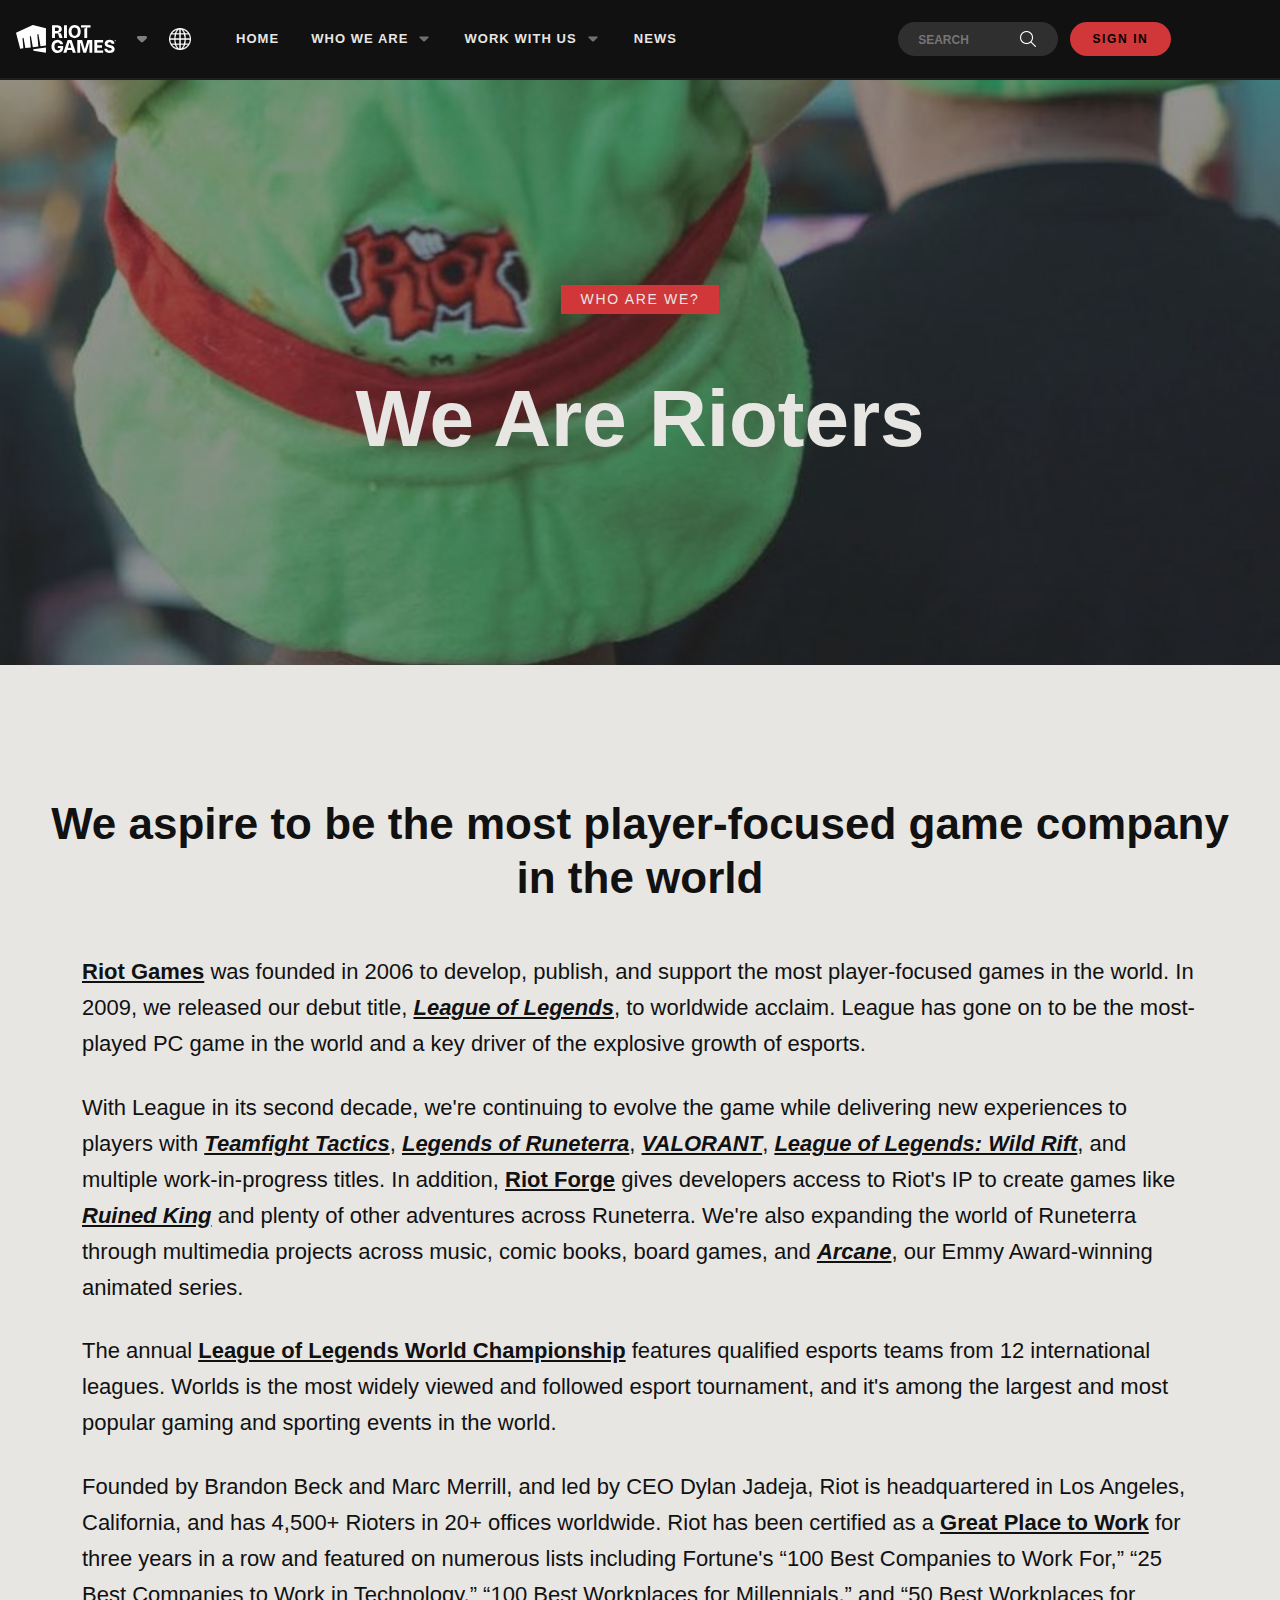
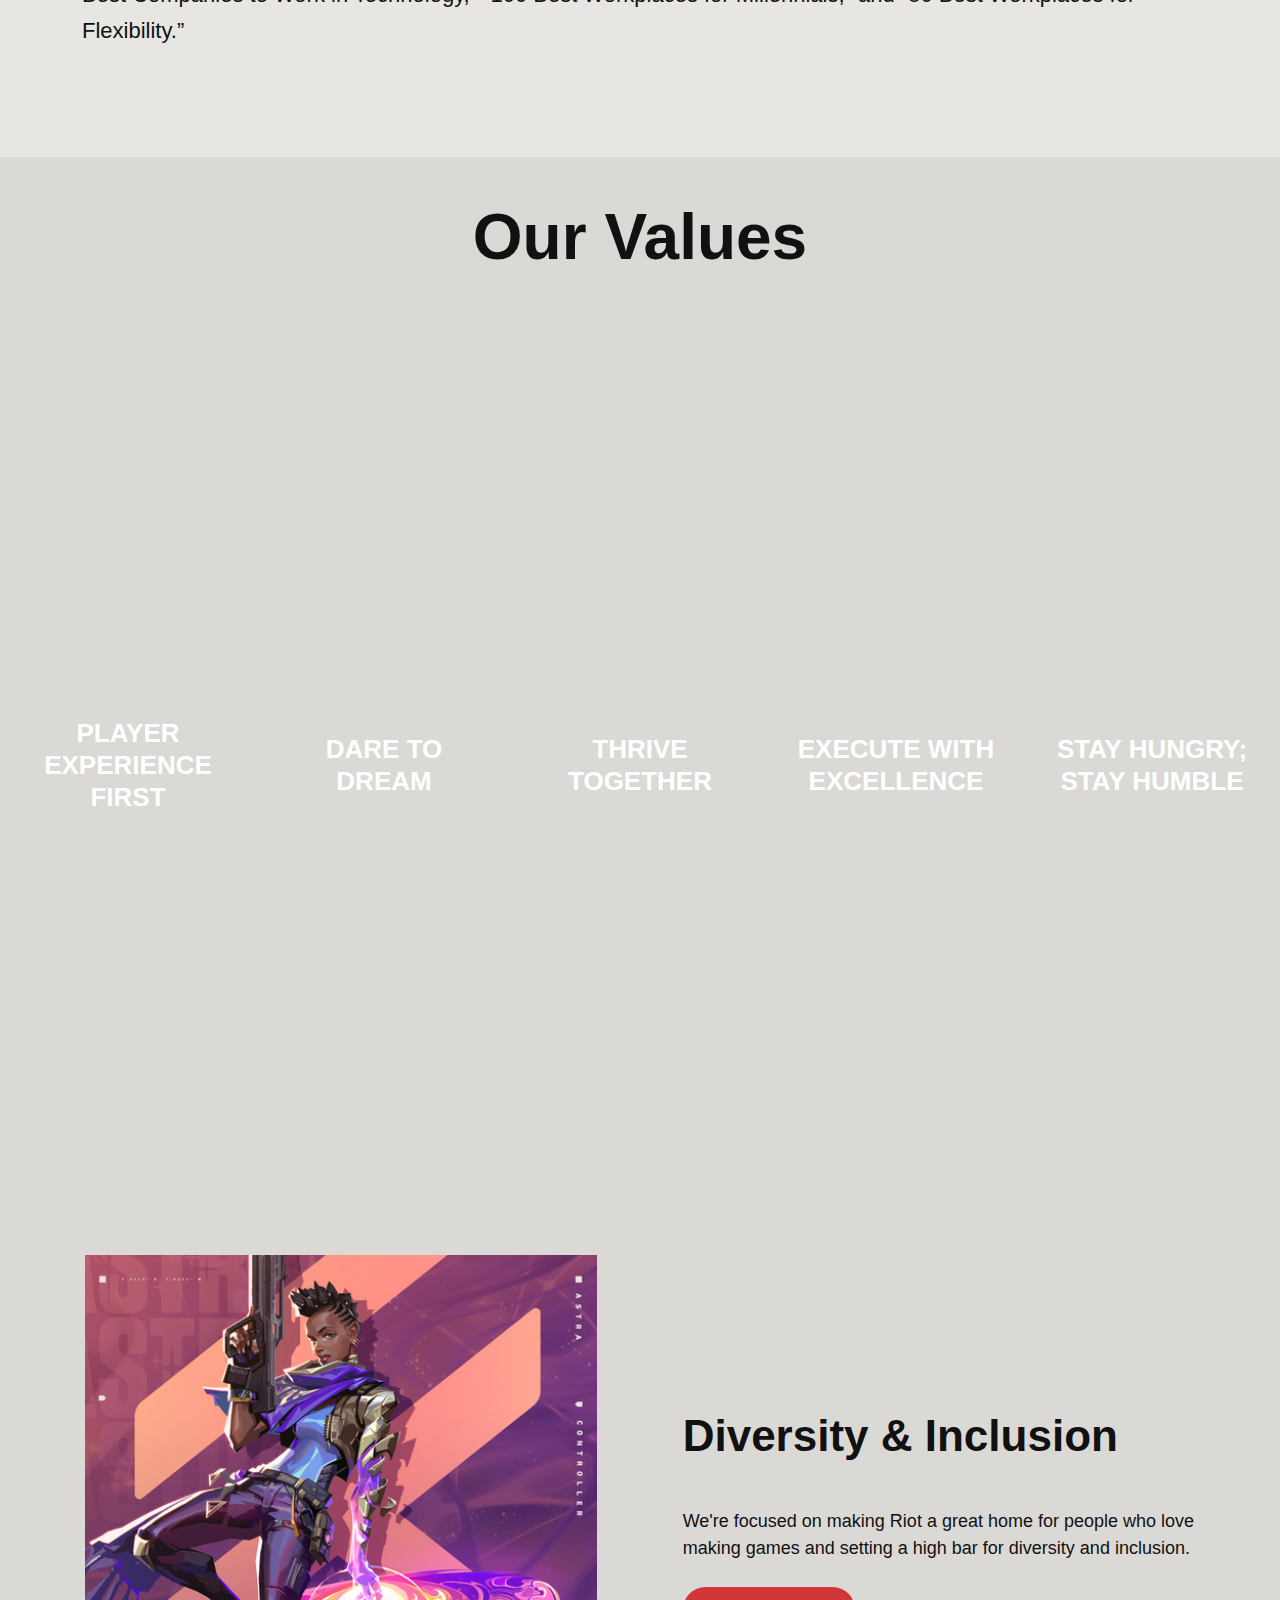
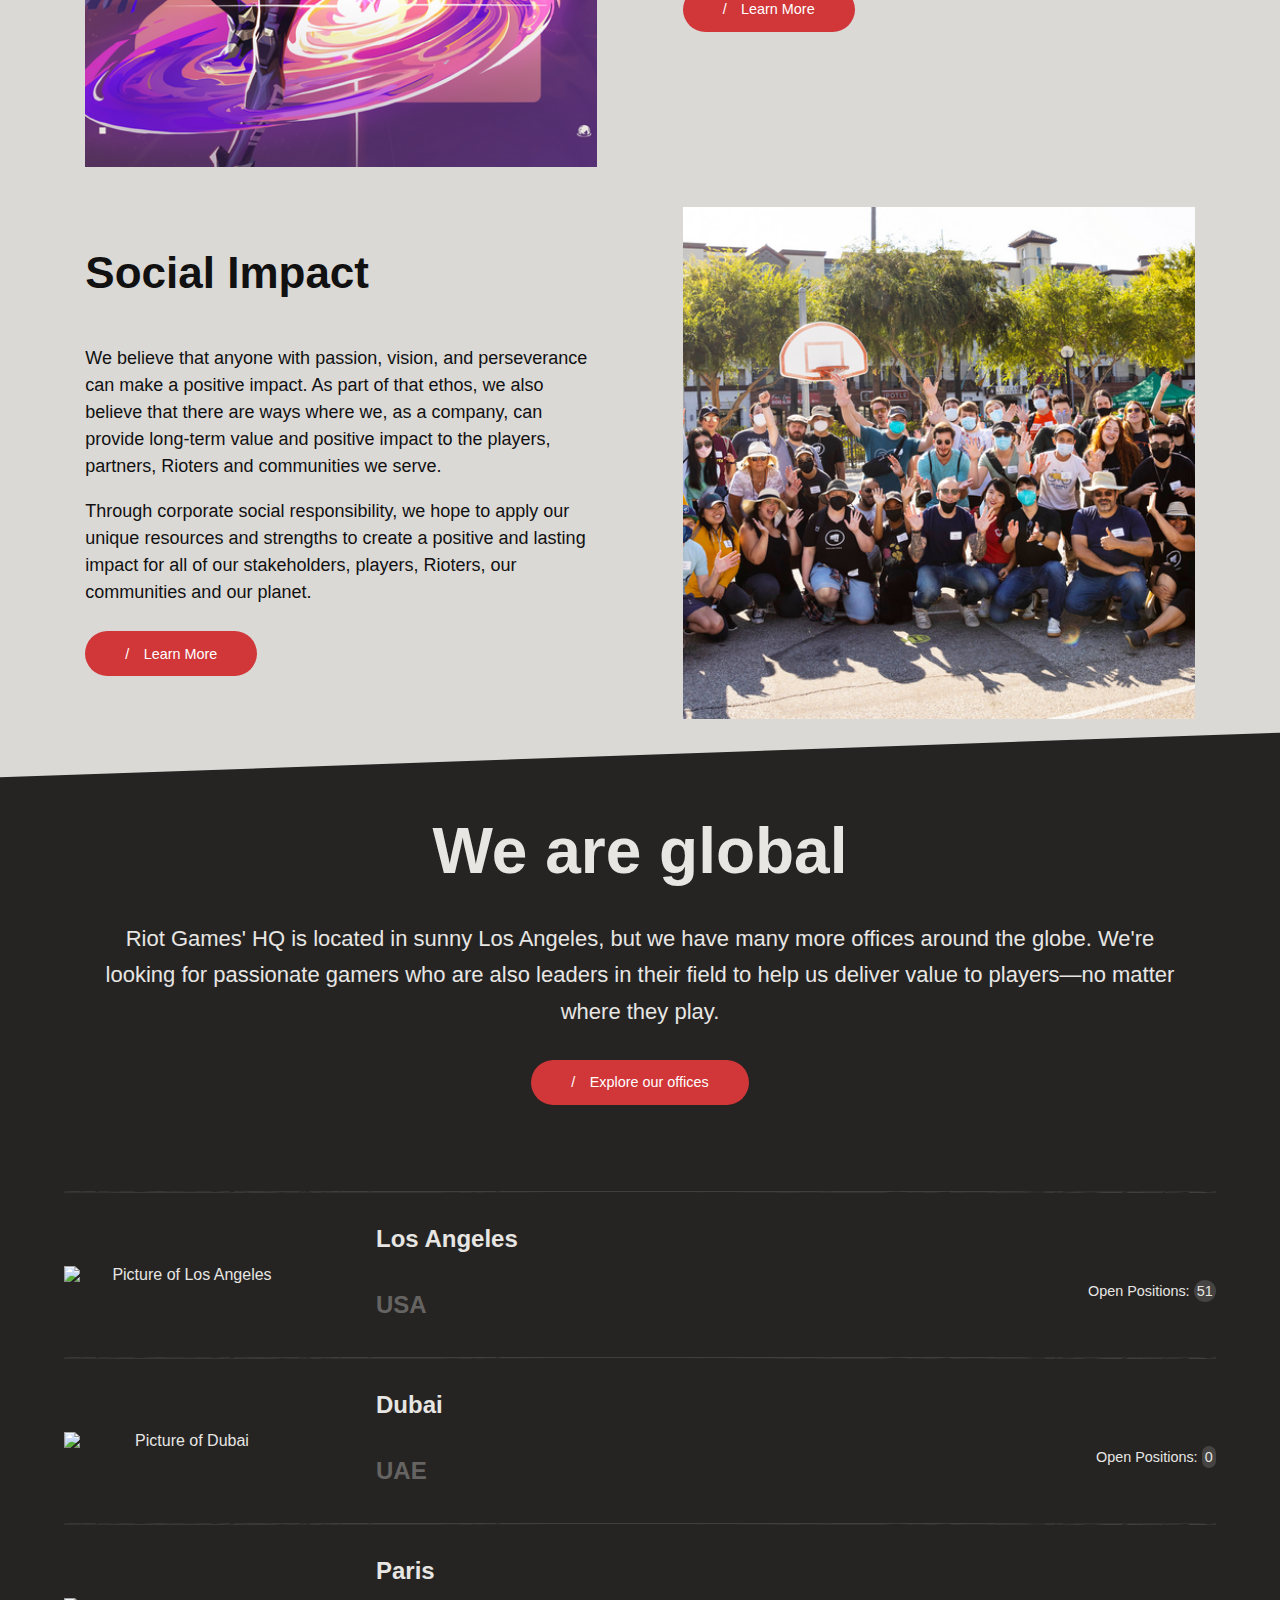
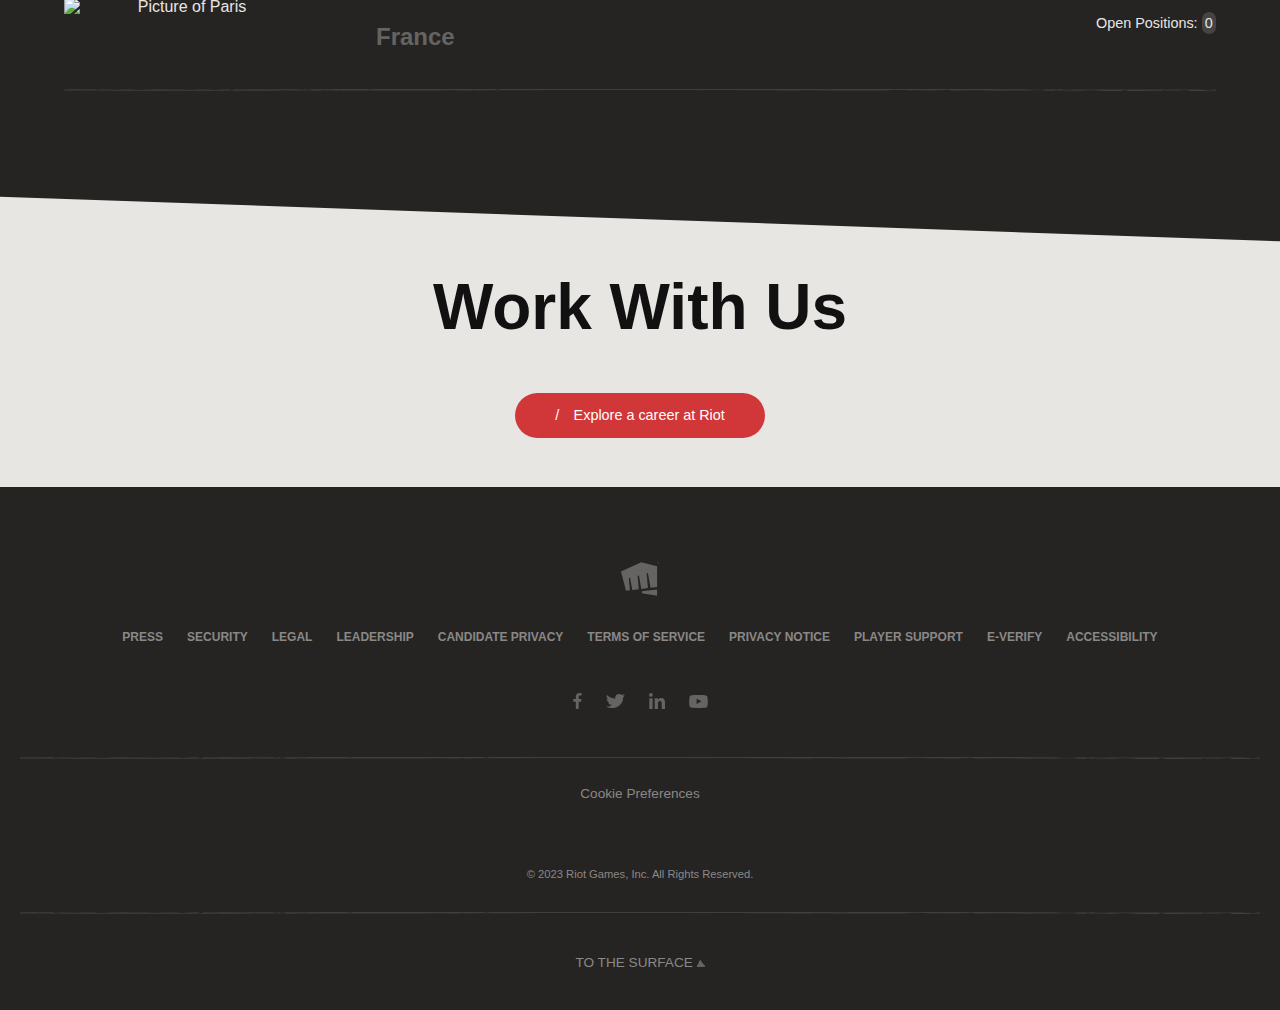
==== commit 49801481: "Update about-riot.html" ====
--- a/about-riot.html
+++ b/about-riot.html
@@ -5,8 +5,7 @@
     <meta charset="UTF-8">
     <meta http-equiv="X-UA-Compatible" content="IE=edge">
     <meta name="viewport" content="width=device-width, initial-scale=1.0">
-    <title>Riot Games. Developer of League of Legends, VALORANT, Teamfight Tactics, Legends of Runeterra, and Wild Rift.
-        Creators of Arcane. Home of LOL and VALORANT Esports. | Riot Games</title>
+    <title>About Riot</title>
     <link rel="apple-touch-icon" sizes="180x180" href="./images/apple-touch-icon.png">
     <link rel="icon" type="image/png" sizes="32x32" href="./images/favicon-32x32.png">
     <link rel="icon" type="image/png" sizes="16x16" href="./images/favicon-16x16.png">
@@ -97,7 +96,48 @@
                     </details>
                 </li>
                 <li>
-                    <a href="./about-riot.html">News</a>
+                    <a href="./index.html">News</a>
+                </li>
+            </ul>
+
+            <ul>
+                <li>
+                    <a href="./index.html">
+                        About Riot
+                    </a>
+                </li>
+                <li>
+                    <a href="./index.html">
+                        Diversity & Inclusion
+                    </a>
+                </li>
+                <li>
+                    <a href="./index.html">
+                        Social Impact
+                    </a>
+                </li>
+            </ul>
+
+            <ul>
+                <li>
+                    <a href="./index.html">
+                        Jobs
+                    </a>
+                </li>
+                <li>
+                    <a href="./index.html">
+                        Benefits
+                    </a>
+                </li>
+                <li>
+                    <a href="./index.html">
+                        Offices
+                    </a>
+                </li>
+                <li>
+                    <a href="./index.html">
+                        Life At Riot
+                    </a>
                 </li>
             </ul>
 
@@ -108,16 +148,15 @@
                 </button>
             </form>
 
-            <a href="./about-riot.html">Sign in</a>
+            <a href="./index.html">Sign in</a>
         </nav>
     </header>
 
     <main>
+        <div></div>
         <section>
-            <img src="./images/ritodaze-6-3.jpg" alt="">
-            <article>
-                <p>Who are we?</p>
-            </article>
+            <img src="./images/ritodaze-6-3.jpg" alt="A Picture of people with green Riot hats from the back">
+            <p>Who are we?</p>
             <h1>we are rioters</h1>
         </section>
 
@@ -172,146 +211,148 @@
         <section>
             <h2>Our Values</h2>
 
-            <details>
-                <summary>
-                    <div></div>
-                    <span>player experience first</span>
-                    <svg width="8" height="8" viewBox="0 0 8 8">
-                        <path fill-rule="evenodd" clip-rule="evenodd" d="M8 3H5V0H3v3H0v2h3v3h2V5h3z"></path>
-                    </svg>
-                </summary>
-                <p>We believe our laser focus on players inspires the most meaningful and lasting game experiences.</p>
-                <ul>
-                    <li>
-                        <p>We put players at the center of everything we do.</p>
-                    </li>
-                    <li>
-                        <p>We share a love of games and prioritize play as an important part of our lives.</p>
-                    </li>
-                    <li>
-                        <p>We deepen our empathy and understanding by listening, learning and engaging with players
-                            around the world.</p>
-                    </li>
-                </ul>
-            </details>
-
-            <details>
-                <summary>
-                    <div></div>
-                    <span>dare to dream</span>
-                    <svg width="8" height="8" viewBox="0 0 8 8">
-                        <path fill-rule="evenodd" clip-rule="evenodd" d="M8 3H5V0H3v3H0v2h3v3h2V5h3z"></path>
-                    </svg>
-                </summary>
-                <p>We believe the courage to chase bold ideas will make impossible dreams come true for players.</p>
-                <ul>
-                    <li>
-                        <p>We make bold, focused bets aimed at advancing the gaming landscape.</p>
-                    </li>
-                    <li>
-                        <p>We seek unique perspectives, create room for experimentation and anticipate failure as part
-                            of the journey.</p>
-                    </li>
-                    <li>
-                        <p>We work from best practices, value expertise, and innovate when there's a better way.</p>
-                    </li>
-                </ul>
-            </details>
-
-            <details>
-                <summary>
-                    <div></div>
-                    <span>thrive together</span>
-                    <svg width="8" height="8" viewBox="0 0 8 8">
-                        <path fill-rule="evenodd" clip-rule="evenodd" d="M8 3H5V0H3v3H0v2h3v3h2V5h3z"></path>
-                    </svg>
-                </summary>
-                <p>We believe we're stronger when we respect each other, invest in each other and succeed as one team.
-                </p>
-                <ul>
-                    <li>
-                        <p>We approach every interaction with empathy, sincerity and respect.</p>
-                    </li>
-                    <li>
-                        <p>We cultivate inclusive teams to amplify each Rioter's strengths.</p>
-                    </li>
-                    <li>
-                        <p>We hold ourselves to the highest standard of professionalism and together we embrace the joy
-                            of making games.</p>
-                    </li>
-                </ul>
-            </details>
-
-            <details>
-                <summary>
-                    <div></div>
-                    <span>execute with excellence</span>
-                    <svg width="8" height="8" viewBox="0 0 8 8">
-                        <path fill-rule="evenodd" clip-rule="evenodd" d="M8 3H5V0H3v3H0v2h3v3h2V5h3z"></path>
-                    </svg>
-                </summary>
-                <p>We believe operational excellence will unlock us to deliver better experiences for the long run.</p>
-                <ul>
-                    <li>
-                        <p> We set ambitious goals, measure ourselves against results and continually iterate towards
-                            improvement.</p>
-                    </li>
-                    <li>
-                        <p>We collaborate across teams to deliver holistic experiences to players and Rioters.</p>
-                    </li>
-                    <li>
-                        <p>We focus where it matters, prioritize efficiency, and spend player resources as our own.</p>
-                    </li>
-                </ul>
-            </details>
-
-            <details>
-                <summary>
-                    <div></div>
-                    <span>stay hungry; stay humble</span>
-                    <svg width="8" height="8" viewBox="0 0 8 8">
-                        <path fill-rule="evenodd" clip-rule="evenodd" d="M8 3H5V0H3v3H0v2h3v3h2V5h3z"></path>
-                    </svg>
-                </summary>
-                <p>We believe there is always more to learn from each other, from players and from the world.</p>
-                <ul>
-                    <li>
-                        <p>We approach each problem with optimism, ambition and curiosity.</p>
-                    </li>
-                    <li>
-                        <p>We celebrate our wins, learn from our failures and challenge ourselves to evolve.</p>
-                    </li>
-                    <li>
-                        <p>We value feedback as an essential part of improvement.</p>
-                    </li>
-                    <li>
-                        <p>We recognize our teams, our families, our industry peers and our players who make this all
-                            possible.</p>
-                    </li>
-                </ul>
-            </details>
-
             <article>
-                <img src="./images/astra-wallpapers-purple.png" alt="">
-                <h3>Diversity & Inclusion</h3>
-                <p>We're focused on making Riot a great home for people who love making games and setting a high bar for
-                    diversity and inclusion.</p>
-                <a href="./index.html">Learn More</a>
+                <details>
+                    <summary>
+                        <span>player experience first</span>
+                        <svg width="8" height="8" viewBox="0 0 8 8">
+                            <path fill-rule="evenodd" clip-rule="evenodd" d="M8 3H5V0H3v3H0v2h3v3h2V5h3z"></path>
+                        </svg>
+                    </summary>
+                    <p>We believe our laser focus on players inspires the most meaningful and lasting game experiences.</p>
+                    <ul>
+                        <li>
+                            <p>We put players at the center of everything we do.</p>
+                        </li>
+                        <li>
+                            <p>We share a love of games and prioritize play as an important part of our lives.</p>
+                        </li>
+                        <li>
+                            <p>We deepen our empathy and understanding by listening, learning and engaging with players
+                                around the world.</p>
+                        </li>
+                    </ul>
+                </details>
+    
+                <details>
+                    <summary>
+                        <span>dare to dream</span>
+                        <svg width="8" height="8" viewBox="0 0 8 8">
+                            <path fill-rule="evenodd" clip-rule="evenodd" d="M8 3H5V0H3v3H0v2h3v3h2V5h3z"></path>
+                        </svg>
+                    </summary>
+                    <p>We believe the courage to chase bold ideas will make impossible dreams come true for players.</p>
+                    <ul>
+                        <li>
+                            <p>We make bold, focused bets aimed at advancing the gaming landscape.</p>
+                        </li>
+                        <li>
+                            <p>We seek unique perspectives, create room for experimentation and anticipate failure as part
+                                of the journey.</p>
+                        </li>
+                        <li>
+                            <p>We work from best practices, value expertise, and innovate when there's a better way.</p>
+                        </li>
+                    </ul>
+                </details>
+    
+                <details>
+                    <summary>
+                        <span>thrive together</span>
+                        <svg width="8" height="8" viewBox="0 0 8 8">
+                            <path fill-rule="evenodd" clip-rule="evenodd" d="M8 3H5V0H3v3H0v2h3v3h2V5h3z"></path>
+                        </svg>
+                    </summary>
+                    <p>We believe we're stronger when we respect each other, invest in each other and succeed as one team.
+                    </p>
+                    <ul>
+                        <li>
+                            <p>We approach every interaction with empathy, sincerity and respect.</p>
+                        </li>
+                        <li>
+                            <p>We cultivate inclusive teams to amplify each Rioter's strengths.</p>
+                        </li>
+                        <li>
+                            <p>We hold ourselves to the highest standard of professionalism and together we embrace the joy
+                                of making games.</p>
+                        </li>
+                    </ul>
+                </details>
+    
+                <details>
+                    <summary>
+                        <span>execute with excellence</span>
+                        <svg width="8" height="8" viewBox="0 0 8 8">
+                            <path fill-rule="evenodd" clip-rule="evenodd" d="M8 3H5V0H3v3H0v2h3v3h2V5h3z"></path>
+                        </svg>
+                    </summary>
+                    <p>We believe operational excellence will unlock us to deliver better experiences for the long run.</p>
+                    <ul>
+                        <li>
+                            <p> We set ambitious goals, measure ourselves against results and continually iterate towards
+                                improvement.</p>
+                        </li>
+                        <li>
+                            <p>We collaborate across teams to deliver holistic experiences to players and Rioters.</p>
+                        </li>
+                        <li>
+                            <p>We focus where it matters, prioritize efficiency, and spend player resources as our own.</p>
+                        </li>
+                    </ul>
+                </details>
+    
+                <details>
+                    <summary>
+                        <span>stay hungry; stay humble</span>
+                        <svg width="8" height="8" viewBox="0 0 8 8">
+                            <path fill-rule="evenodd" clip-rule="evenodd" d="M8 3H5V0H3v3H0v2h3v3h2V5h3z"></path>
+                        </svg>
+                    </summary>
+                    <p>We believe there is always more to learn from each other, from players and from the world.</p>
+                    <ul>
+                        <li>
+                            <p>We approach each problem with optimism, ambition and curiosity.</p>
+                        </li>
+                        <li>
+                            <p>We celebrate our wins, learn from our failures and challenge ourselves to evolve.</p>
+                        </li>
+                        <li>
+                            <p>We value feedback as an essential part of improvement.</p>
+                        </li>
+                        <li>
+                            <p>We recognize our teams, our families, our industry peers and our players who make this all
+                                possible.</p>
+                        </li>
+                    </ul>
+                </details>
             </article>
 
             <article>
-                <img src="./images/cyw-riotkarma-073-square.png" alt="">
-                <h3>Social Impact</h3>
-                <p>
-                    We believe that anyone with passion, vision, and perseverance can make a positive impact. As part of
-                    that ethos, we also believe that there are ways where we, as a company, can provide long-term value
-                    and positive impact to the players, partners, Rioters and communities we serve.</p>
-                <p>
-                    Through corporate social responsibility, we hope to apply our unique resources and strengths to
-                    create a positive and lasting impact for all of our stakeholders, players, Rioters, our communities
-                    and our planet.
-                </p>
-                <a href="./index.html">Learn More</a>
+                <img src="./images/astra-wallpapers-purple.png" alt="An image of the VALORANT agent Astra">
+                <div>
+                    <h3>Diversity & Inclusion</h3>
+                    <p>We're focused on making Riot a great home for people who love making games and setting a high bar for
+                        diversity and inclusion.</p>
+                    <a href="./index.html">Learn More</a>
+                </div>
+            </article>
+
+            <article>
+                <img src="./images/cyw-riotkarma-073-square.png" alt="A picture of Riot employees on a basketball court">
+                <div>
+                    <h3>Social Impact</h3>
+                    <p>
+                        We believe that anyone with passion, vision, and perseverance can make a positive impact. As part of
+                        that ethos, we also believe that there are ways where we, as a company, can provide long-term value
+                        and positive impact to the players, partners, Rioters and communities we serve.
+                    </p>
+                    <p>
+                        Through corporate social responsibility, we hope to apply our unique resources and strengths to
+                        create a positive and lasting impact for all of our stakeholders, players, Rioters, our communities
+                        and our planet.
+                    </p>
+                    <a href="./index.html">Learn More</a>
+                </div>
             </article>
         </section>
 
@@ -323,6 +364,44 @@
                 matter where they play.
             </p>
             <a href="./index.html">Explore our offices</a>
+
+            <div></div>
+
+            <article>
+                <img src="./images/los-angeles.png" alt="Picture of Los Angeles">
+                <div>
+                    <h4>Los Angeles</h4>
+                    <p>USA</p>
+                </div>
+
+                <p>Open Positions: <span>51</span></p>
+            </article>
+
+            <div></div>
+
+            <article>
+                <img src="./images/dubai.jpeg" alt="Picture of Dubai">
+                <div>
+                    <h4>Dubai</h4>
+                    <p>UAE</p>
+                </div>
+
+                <p>Open Positions: <span>0</span></p>
+            </article>
+
+            <div></div>
+
+            <article>
+                <img src="./images/paris.png" alt="Picture of Paris">
+                <div>
+                    <h4>Paris</h4>
+                    <p>France</p>
+                </div>
+
+                <p>Open Positions: <span>0</span></p>
+            </article>
+
+            <div></div>
         </section>
 
         <section>
@@ -432,4 +511,4 @@
     <script src="./js/script.js"></script>
 </body>
 
-</html>+</html>
--- a/css/style.css
+++ b/css/style.css
@@ -26,6 +26,7 @@
     --grey: #1f1f1f;
     --headergrey: #111;
     --menugrey: #2f2f2f;
+    --menugreyopacity: rgba(47, 47, 47, 0.85);
     --semiwhitetext: #e7e6e3;
 }
 
@@ -38,6 +39,7 @@
 body {
     background-color: var(--grey);
     font-family: sans-serif;
+    /* font-family: futura, sans-serif; */
     color: var(--semiwhitetext);
 }
 
@@ -87,8 +89,13 @@
 header ul li:first-of-type a {
     display: flex;
     align-items: center;
-    margin-left: .5em;
-    width: auto;
+    width: fit-content;
+    margin-left: 0;
+}
+
+header ul li:first-of-type a:hover svg,
+header ul li:first-of-type a:focus svg {
+    fill: var(--red);
 }
 
 header img[alt$="logo"] {
@@ -199,6 +206,14 @@
     margin-bottom: 1.5em;
 }
 
+header nav > ul:nth-of-type(2) {
+    display: none;
+}
+
+header nav > ul:last-of-type {
+    display: none;
+}
+
 header nav ul li button {
     text-transform: uppercase
 }
@@ -212,11 +227,6 @@
     font-weight: bold;
     letter-spacing: .08em;
     height: 1.25em;
-}
-
-header ul li:first-of-type a {
-    width: fit-content;
-    margin-left: 0;
 }
 
 header nav ul li:first-of-type {
@@ -309,6 +319,7 @@
 
 header nav ul details summary::-webkit-details-marker {
     display: none;
+
 }
 
 header nav ul li img {
@@ -322,6 +333,11 @@
     position: relative;
     height: 2.5em;
     margin-bottom: 2.5em;
+}
+
+header nav form label {
+    position: absolute;
+    left: -1000rem;
 }
 
 header nav input {
@@ -418,18 +434,18 @@
     transition: 250ms;
 }
 
-footer li:hover a svg path,
-footer li:hover a svg path {
+footer li a:hover svg path,
+footer li a:focus svg path {
     fill: var(--riotred);
 }
 
-footer li:hover a svg ellipse,
-footer li:hover a svg ellipse {
+footer li a:hover svg ellipse,
+footer li a:focus svg ellipse {
     fill: var(--riotred);
 }
 
 footer div {
-    background-image: url(../images/distressed-stroke.svg);
+    background-image: url("../images/distressed-stroke.svg");
     height: 2px;
     margin-top: 2em;
 }
@@ -461,7 +477,8 @@
     transition: 200ms;
 }
 
-footer>a:last-of-type:hover {
+footer>a:last-of-type:hover,
+footer>a:last-of-type:focus {
     text-decoration: none;
 }
 
@@ -470,7 +487,8 @@
     transition: 200ms;
 }
 
-footer>a:last-of-type:hover path {
+footer>a:last-of-type:hover path,
+footer>a:last-of-type:focus path {
     fill: var(--riotred);
 }
 
@@ -487,6 +505,15 @@
 #home main {
     width: 100vw;
     position: relative;
+}
+
+main>div {
+    display: none;
+    position: absolute;
+    width: 100%;
+    height: 100%;
+    background-color: rgba(0, 0, 0, 0.5);
+    z-index: 4;
 }
 
 #home h1 {
@@ -504,9 +531,16 @@
     z-index: -2;
 }
 
-#home main video {
+/* #home main video {
     width: 100vw;
     height: 75vh;
+    object-fit: cover;
+    position: relative;
+} */
+
+#home main section:first-of-type img {
+    width: 100%;
+    height: 100%;
     object-fit: cover;
     position: relative;
 }
@@ -520,6 +554,33 @@
     width: 100vw;
     height: 100%;
     opacity: 10%;
+}
+
+#home main section:nth-of-type(2)>article {
+    width: auto;
+    margin-left: .5rem;
+    display: flex;
+    justify-content: flex-start;
+    align-items: center;
+}
+
+#home main section:nth-of-type(2)>article a {
+    text-transform: uppercase;
+    color: white;
+    text-decoration: none;
+    background-color: var(--menugrey);
+    padding: .5rem 1rem;
+    border-radius: 8px;
+    font-size: .8rem;
+    font-weight: bold;
+    letter-spacing: 1px;
+    margin-right: 2rem;
+    display: none;
+}
+
+#home main section:nth-of-type(2)>article a:hover,
+#home main section:nth-of-type(2)>article a:focus {
+    background-color: #4f4f4f;
 }
 
 
@@ -600,7 +661,7 @@
     content: '';
     width: 100%;
     height: 100%;
-    background-color: rgba(0, 0, 0, 0.2);
+    background-color: rgba(0, 0, 0, 0.4);
     position: absolute;
     top: 0;
     left: 0;
@@ -681,7 +742,7 @@
     color: white;
     background-color: var(--grey);
     text-align: center;
-    padding: 16px;
+    padding: 1rem;
     border-radius: 8px;
     font-weight: bold;
     font-size: .813rem;
@@ -762,8 +823,6 @@
     padding-bottom: 2em;
 }
 
-/* TODO: ALLE VASTE HEIGHTS WEGHALEN */
-
 #home main section:nth-of-type(3) h2 {
     margin-top: 2.5em;
 }
@@ -774,7 +833,7 @@
 
 #home main section:nth-of-type(3) ul li {
     width: 87vw;
-    height: 8em;
+    height: auto;
     background-color: var(--menugrey);
     display: block;
     border-radius: 10px;
@@ -783,10 +842,20 @@
     outline-offset: 3px;
 }
 
-/* #home main section:nth-of-type(2) ~ section ul li:hover, #home main section:nth-of-type(2) ~ section ul li:focus {
-    border: solid 1px var(--lightgrey);
-    border-image: linear-gradient(200deg,rgba(10,10,10,0) 50%,rgba(10,10,10,.4) 90%);
-} */
+#home main section:nth-of-type(3) ul li a {
+    display: flex;
+    height: auto;
+}
+
+#home main section:nth-of-type(4) ul li a {
+    display: flex;
+    height: auto;
+}
+
+#home main section:nth-of-type(5) ul li a {
+    display: flex;
+    height: auto;
+}
 
 #home main section:nth-of-type(3) ul li:hover,
 #home main section:nth-of-type(3) ul li:focus {
@@ -972,14 +1041,14 @@
 }
 
 #home main section:last-of-type p {
-    font-size: 1.25em;
+    font-size: 1.25rem;
     line-height: 1.2;
     font-weight: 500;
     margin-bottom: 2.5em;
     color: #656462;
 }
 
-#home main section:last-of-type article {
+#home main section:last-of-type div article {
     display: flex;
     font-weight: bold;
     gap: 1em;
@@ -1013,7 +1082,13 @@
     color: black;
 }
 
-#home main section:last-of-type>a {
+#home main section:last-of-type div {
+    display: flex;
+    flex-direction: column;
+    align-items: center;
+}
+
+#home main section:last-of-type div>a {
     width: 18rem;
     margin-bottom: 2.5em;
     padding: 1.3rem 1rem;
@@ -1026,8 +1101,8 @@
     transition: 300ms
 }
 
-#home main section:last-of-type>a:hover,
-#home main section:last-of-type>a:focus {
+#home main section:last-of-type div>a:hover,
+#home main section:last-of-type div>a:focus {
     opacity: .8;
 }
 
@@ -1050,6 +1125,7 @@
 
 #about-riot main {
     padding-top: 80px;
+    position: relative;
 }
 
 
@@ -1082,25 +1158,23 @@
 
 #about-riot section:first-of-type img {
     height: 100vh;
+    width: 100vw;
     max-width: 100vw;
     object-fit: cover;
     z-index: -1;
     position: relative;
 }
 
-#about-riot section:first-of-type article {
-    background-color: var(--riotred);
-    position: absolute;
-    top: 45%;
-    padding: .25em .75em;
-    text-align: center;
-}
-
-#about-riot section:first-of-type article p {
+#about-riot section:first-of-type p {
     text-transform: uppercase;
     font-size: .625rem;
     letter-spacing: .12em;
     font-weight: normal;
+    background-color: var(--riotred);
+    position: absolute;
+    top: 45%;
+    padding: 0.25em 0.75em;
+    text-align: center;
 }
 
 #about-riot section:first-of-type h1 {
@@ -1181,6 +1255,11 @@
     font-weight: 800;
     text-align: center;
     margin-bottom: 2.25rem;
+    z-index: 1;
+}
+
+#about-riot section:nth-of-type(3) article:first-of-type {
+    display: block;
 }
 
 #about-riot section details {
@@ -1205,7 +1284,8 @@
     position: relative;
 }
 
-#about-riot section details summary div {
+#about-riot section details summary::before {
+    content: '';
     background-color: rgba(0, 0, 0, 0.5);
     position: absolute;
     top: 0;
@@ -1214,7 +1294,7 @@
     height: 100%;
 }
 
-#about-riot section details[open] summary div {
+#about-riot section details[open] summary::before {
     display: none;
 }
 
@@ -1252,6 +1332,11 @@
 
 #about-riot section details[open] {
     background-color: var(--menugrey);
+    position: relative;
+}
+
+#about-riot section:nth-of-type(3) article:first-of-type {
+    background-image: none;
 }
 
 #about-riot section details:first-of-type summary {
@@ -1347,7 +1432,10 @@
 
 #about-riot section article a:hover,
 #about-riot section:nth-of-type(4) a:hover,
-#about-riot section:nth-of-type(5) a:hover {
+#about-riot section:nth-of-type(5) a:hover,
+#about-riot section article a:focus,
+#about-riot section:nth-of-type(4) a:focus,
+#about-riot section:nth-of-type(5) a:focus {
     text-decoration: underline;
 }
 
@@ -1377,7 +1465,10 @@
 
 #about-riot section:nth-of-type(3) article a:hover::after,
 #about-riot section:nth-of-type(4) a:hover::after,
-#about-riot section:nth-of-type(5) a:hover::after {
+#about-riot section:nth-of-type(5) a:hover::after,
+#about-riot section:nth-of-type(3) article a:focus::after,
+#about-riot section:nth-of-type(4) a:focus::after,
+#about-riot section:nth-of-type(5) a:focus::after {
     top: -1em;
     opacity: 1;
 }
@@ -1440,7 +1531,8 @@
     margin-bottom: 6em;
 }
 
-#about-riot section:nth-of-type(4) a:hover {
+#about-riot section:nth-of-type(4) a:hover,
+#about-riot section:nth-of-type(4) a:focus {
     color: var(--riotred);
 }
 
@@ -1459,6 +1551,10 @@
     transform: skewY(-5deg);
 }
 
+#about-riot section:nth-of-type(4) article {
+    display: none;
+}
+
 
 
 /**********************/
@@ -1525,10 +1621,6 @@
         display: inline-block;
     }
 
-    #home main section:nth-of-type(3) ul li {
-        height: 9.5em;
-    }
-
     #home main section:nth-of-type(4) ul li {
         height: 9.5em;
     }
@@ -1543,6 +1635,13 @@
 
     #home main section:last-of-type article a {
         padding: 1em 5em;
+    }
+
+    #home main section:nth-of-type(2)>article {
+        width: 100vw;
+        display: flex;
+        justify-content: center;
+        align-items: center;
     }
 }
 
@@ -1573,32 +1672,42 @@
         height: 7px;
     }
 
+    #home main section:nth-of-type(2) ul li:first-of-type article svg {
+        width: auto;
+        height: auto;
+        border-radius: 20px;
+    }
+
+    #home main section:nth-of-type(2) ul li article svg {
+        width: auto;
+        height: auto;
+        border-radius: 20px;
+    }
+
+
     #home main section:nth-of-type(2)::after {
         transform: skewY(6deg);
     }
 
     #home main section:nth-of-type(2) ul li:first-of-type article {
-        height: 11em;
+        height: auto;
     }
 
     #home main section:nth-of-type(2) ul li article h3 {
-        top: 50%;
+        top: auto;
+        bottom: 25%;
     }
 
     #home main section:nth-of-type(2) ul li article {
         height: 6em;
     }
 
-    #home main section:nth-of-type(3) ul li {
-        height: 11em;
-    }
-
     #home main section:nth-of-type(4) ul li {
-        height: 11em;
+        height: auto;
     }
 
     #home main section:nth-of-type(5) ul li {
-        height: 11em;
+        height: auto;
     }
 
     #home main section:nth-of-type(6) ul li {
@@ -1609,16 +1718,17 @@
         padding: 1em 5.75em;
     }
 
-    #home main section:last-of-type>a {
+    #home main section:last-of-type div>a {
         width: 24rem;
-    }
-
-
-/****************************/
-/****************************/
-/* RESPONSIVE ABT-RT 425px  */
-/****************************/
-/****************************/
+        display: block;
+    }
+
+
+    /****************************/
+    /****************************/
+    /* RESPONSIVE ABT-RT 425px  */
+    /****************************/
+    /****************************/
 
     #about-riot section blockquote {
         padding: 3em 1rem 0.5em 1rem;
@@ -1632,41 +1742,1237 @@
 
 /****************************/
 /****************************/
-/*   RESPONSIVE HOME 760px  */
-/****************************/
-/****************************/
-
-@media screen and (min-width: 750px) {
-
-    header nav, header nav ul {
-        width: 65vw;
-    }
+/*   RESPONSIVE HOME 550px  */
+/****************************/
+/****************************/
+
+@media screen and (min-width: 550px) {
 
     header nav>a {
         padding: 0.85em 16em;
     }
 
-    /* #home main::after {
+    #home main section:first-of-type {
+        height: 70vh;
+    }
+
+    #home main section:nth-of-type(2)::after {
+        transform: skewY(4deg);
+    }
+
+    #home main section:nth-of-type(2) ul li article h3 {
+        font-size: 2rem;
+    }
+
+    #home main section:nth-of-type(2) ul li article p {
+        font-size: 1rem;
+        margin-bottom: 1rem;
+    }
+
+    #home main section:nth-of-type(2) ul li:nth-of-type(2) article h3,
+    #home main section:nth-of-type(2) ul li:nth-of-type(3) article h3,
+    #home main section:nth-of-type(2) ul li:nth-of-type(4) article h3,
+    #home main section:nth-of-type(2) ul li:nth-of-type(5) article h3 {
+        font-size: 1.125rem;
+        margin-top: 1.5rem;
+    }
+
+    #home main section:nth-of-type(2) ul li:first-of-type article p {
+        left: 1.75em;
+        font-size: 1.25rem;
+        bottom: .9rem;
+    }
+
+    #home main section:nth-of-type(2) ul li article {
+        width: 95vw;
+        height: 7.5em;
+    }
+
+    #home main section:nth-of-type(3) ul li {
+        width: 95vw;
+    }
+
+    #home main section:nth-of-type(4) ul li {
+        width: 95vw;
+        height: auto;
+    }
+
+    #home main section:nth-of-type(5) ul li {
+        width: 95vw;
+        height: auto;
+    }
+
+    #home main section:nth-of-type(6) ul li {
+        height: 12rem;
+    }
+
+    #home main section:last-of-type h2 {
+        font-size: 3rem;
+    }
+
+    #home main section:last-of-type p {
+        max-width: 60vw;
+    }
+
+    #home main section:last-of-type article a {
+        padding: 1rem 8.5rem;
+    }
+
+    #home main section:last-of-type div>a {
+        width: 35rem;
+        display: block;
+    }
+
+
+    /****************************/
+    /****************************/
+    /* RESPONSIVE ABT-RT 550px  */
+    /****************************/
+    /****************************/
+
+    #about-riot section:first-of-type p {
+        font-size: .75rem;
+        padding: .3rem 1.25rem;
+        top: 43%;
+    }
+
+    #about-riot section:first-of-type h1 {
+        font-size: 3.75rem;
+    }
+
+    #about-riot section:nth-of-type(2) {
+        display: flex;
+        flex-direction: column;
+        align-items: center;
+    }
+
+    #about-riot section blockquote {
+        font-size: 2.125rem;
+        line-height: 1.235;
+    }
+
+    #about-riot section:nth-of-type(2) p {
+        font-size: 1.125rem;
+        line-height: 1.667;
+        max-width: 88vw;
+    }
+
+    #about-riot section:nth-of-type(3) {
+        padding-top: 2.75rem;
+        background-image: url("../images/texture-light@2x.jpg");
+        background-size: 50%;
+        background-repeat: repeat;
+    }
+
+    #about-riot section:nth-of-type(3)::before {
         content: '';
         position: absolute;
-        background-color: rgba(0, 0, 0, 0.6);
+        right: 0;
+        top: 20px;
+        background-image: url("../images/sketch-ahri.jpg");
+        background-size: cover;
+        background-repeat: no-repeat;
+        width: 290.40000000000003px;
+        height: 221.10000000000002px;
+    }
+
+    #about-riot section h2 {
+        margin-bottom: 2.75rem;
+    }
+
+    #about-riot section h2 {
+        font-size: 3.125rem;
+        line-height: 1.16;
+    }
+
+    #about-riot section details summary {
+        font-weight: 700;
+        font-size: 1.625rem;
+        line-height: 1.231;
+    }
+
+    #about-riot section details summary span {
+        margin-left: 1em;
+    }
+
+    #about-riot section details[open] summary span {
+        font-size: 2.25rem;
+        margin-top: 1em;
+        max-width: 60%;
+    }
+
+    #about-riot section details summary svg {
+        margin-right: 1em;
+    }
+
+    #about-riot section:nth-of-type(3) details p {
+        font-size: 1.125rem;
+        line-height: 1.4;
+        margin-left: 2em;
+        margin-bottom: 0;
+        max-width: 80%;
+    }
+
+    #about-riot section:nth-of-type(3) li {
+        margin-left: 3.75em;
+    }
+
+    #about-riot section:nth-of-type(3) li p {
+        margin-left: 0;
+    }
+
+    #about-riot section:nth-of-type(3) article {
+        width: 100vw;
+        display: flex;
+        align-items: center;
+        justify-content: space-evenly;
+    }
+
+    #about-riot section:nth-of-type(3) article img {
+        width: 40%;
+        height: 30em;
+        object-fit: cover;
+    }
+
+    #about-riot section:nth-of-type(3) article:last-of-type img {
+        margin-bottom: 4em;
+    }
+
+    #about-riot section:nth-of-type(3) article:last-of-type {
+        flex-direction: row-reverse;
+    }
+
+    #about-riot section:nth-of-type(3) article div {
+        max-width: 40%;
+    }
+
+    #about-riot section:nth-of-type(3) h3 {
+        font-size: 2.25rem;
+        line-height: 1.278;
+    }
+
+    #about-riot section:nth-of-type(3) p {
+        font-size: 1rem;
+        line-height: inherit;
+    }
+
+    #about-riot section:nth-of-type(3) a {
+        font-size: .9rem;
+        padding: 1em 2.5rem;
+    }
+
+    #about-riot section:nth-of-type(4)::after {
+        transform: skewY(-2deg);
+        background-image: url('../images/bgtexture.jpeg');
+    }
+
+    #about-riot section:nth-of-type(4) {
+        background-image: url('../images/bgtexture.jpeg');
+        padding-bottom: 10rem;
+        padding-top: 2rem;
+    }
+
+    #about-riot section:nth-of-type(4) p {
+        font-size: 1.125rem;
+        line-height: 1.667;
+    }
+
+    #about-riot section:nth-of-type(5)::after {
+        transform: skewY(4deg);
+    }
+
+    #about-riot section:nth-of-type(4) a {
+        font-size: .9rem;
+        padding: 1em 2.5rem;
+    }
+
+    #about-riot section:nth-of-type(4) article {
+        width: 90vw;
+        display: flex;
+        align-items: center;
+        margin-bottom: 2rem;
+        margin-top: 2rem;
+    }
+
+    #about-riot section:nth-of-type(4) article h4 {
+        font-size: 1.5rem;
+        font-weight: bold;
+        color: var(--semiwhitetext);
+    }
+
+    #about-riot section:nth-of-type(4) article div {
+        display: flex;
+        flex-direction: column;
+        align-items: flex-start;
+        margin-left: 1.5rem;
+        z-index: 1;
+    }
+
+    #about-riot section:nth-of-type(4) article div p {
+        font-size: 1.5rem;
+        font-weight: bold;
+        color: #656462;
+        margin-bottom: 0;
+        margin-left: 0;
+    }
+
+    #about-riot section:nth-of-type(4) article p {
+        font-size: .9rem;
+        margin-bottom: 0;
+        margin-left: auto;
+    }
+
+    #about-riot section:nth-of-type(4) article p span {
+        background-color: #454442;
+        padding: .2rem;
+        border-radius: 20px;
+    }
+
+    #about-riot section:nth-of-type(4) article img {
+        width: 10rem;
+        height: 5rem;
+    }
+
+    #about-riot section:nth-of-type(4)>div {
+        background-image: url("../images/distressed-stroke.svg");
+        height: 2px;
+        width: 90vw;
+        z-index: 1;
+    }
+
+
+
+    #about-riot section:nth-of-type(5) a {
+        font-size: .9rem;
+        padding: 1em 2.5rem;
+    }
+
+    #about-riot section:nth-of-type(4) article::before {
+        content: '';
+        position: absolute;
+        width: 16rem;
+        height: 16rem;
+        top: 18.75rem;
+        right: 0;
+        background-image: url("../images/bgimageriotjobs.jpeg");
+        background-size: cover;
+    }
+
+    footer ul {
+        flex-direction: row;
+        flex-wrap: wrap;
+        justify-content: center;
+    }
+
+    footer ul:first-of-type li:first-of-type {
+        display: block;
+        width: 100%;
+        text-align: center;
+    }
+
+    footer ul:first-of-type li:first-of-type:hover svg path, footer ul:first-of-type li:first-of-type:focus svg path {
+        fill: #656462;
+    }
+
+    footer ul:first-of-type li:first-of-type a:hover svg path, footer ul:first-of-type li:first-of-type a:focus svg path {
+        fill: var(--riotred);
+    }
+
+
+}
+
+
+
+/****************************/
+/****************************/
+/*   RESPONSIVE HOME 750px  */
+/****************************/
+/****************************/
+
+@media screen and (min-width: 750px) {
+
+    header nav,
+    header nav ul {
+        width: 65vw;
+    }
+
+    #home main section:nth-of-type(2) ul li:first-of-type article p {
+        bottom: 3rem;
+    }
+}
+
+/****************************/
+/****************************/
+/*   RESPONSIVE HOME 960px  */
+/****************************/
+/****************************/
+
+
+@media screen and (min-width: 960px) {
+
+    header nav {
+        transform: translateX(120em);
+    }
+
+    header nav,
+    header nav ul {
+        width: 50vw;
+    }
+
+    #home main section:first-of-type {
+        height: 85vh;
+    }
+
+    #home main section:nth-of-type(2)>article {
+        justify-content: space-between;
+        margin-top: 4rem;
+        margin-bottom: 2rem;
+    }
+
+    #home main section:nth-of-type(2)>article h2 {
+        margin-left: 2rem;
+        font-size: 3rem;
+        padding: 0;
+        z-index: 1;
+    }
+
+    #home main section:nth-of-type(2)>article a {
+        display: block;
+    }
+
+    #home main section:nth-of-type(2)::after {
+        display: none;
+    }
+
+    #home main section:nth-of-type(2) ul {
+        max-width: 90vw;
+        display: grid;
+        grid-template-columns: 1fr 1fr;
+        grid-template-rows: auto;
+        gap: 1rem;
+    }
+
+    #home main section:nth-of-type(2) ul li:first-of-type {
+        grid-column: span 2;
+        margin-bottom: .5rem;
+        box-shadow: -700px 100px 400px rgba(18, 20, 68, 0.3), -700px -200px 400px rgba(18, 20, 68, 0.3);
+    }
+
+    #home main section:nth-of-type(2) ul li:first-of-type article {
+        display: block;
+    }
+
+    #home main section:nth-of-type(2) ul li:nth-of-type(2) {
+        height: 8rem;
+    }
+
+    #home main section:nth-of-type(2) ul li:nth-of-type(3) {
+        height: 8em;
+    }
+
+    #home main section:nth-of-type(2) ul li:nth-of-type(4) {
+        height: 8em;
+    }
+
+    #home main section:nth-of-type(2) ul li:nth-of-type(5) {
+        height: 8em;
+    }
+
+
+
+    #home main section:nth-of-type(2) ul li {
+        width: 100%;
+        height: 25rem;
+        border-radius: 20px;
+    }
+
+    #home main section:nth-of-type(2) ul li:last-of-type {
+        background-color: transparent;
+        border: none;
+    }
+
+    #home main section:nth-of-type(2) ul li:first-of-type a {
+        width: 100%;
+        height: 100%;
+    }
+
+    #home main section:nth-of-type(2) ul li:first-of-type article {
+        width: 100%;
+        height: 100%;
+        margin-top: 0;
+        margin-bottom: 0;
+    }
+
+    #home main section:nth-of-type(2) ul li a {
+        background-color: rgba(128, 128, 128, .2);
+        width: 100%;
+        height: 100%;
+        display: block;
+        border-radius: 10px;
+    }
+
+    #home main section:nth-of-type(2) ul li a:hover,
+    #home main section:nth-of-type(2) ul li a:focus {
+        background-color: rgba(128, 128, 128, .4);
+    }
+
+    #home main section:nth-of-type(2) ul li article {
+        width: 100%;
+        height: 100%;
+        background-color: transparent !important;
+    }
+
+    #home main section:nth-of-type(2) ul li:last-of-type {
+        display: none;
+    }
+
+    #home main section:nth-of-type(2) ul li article::after {
+        display: none;
+    }
+
+    #home main section:nth-of-type(2) ul li:first-of-type article::after {
+        display: block;
+    }
+
+    #home main section:nth-of-type(2) ul li:nth-of-type(2) article {
+        background-image: none;
+    }
+
+    #home main section:nth-of-type(2) ul li:nth-of-type(3) article {
+        background-image: none;
+    }
+
+    #home main section:nth-of-type(2) ul li:nth-of-type(4) article {
+        background-image: none;
+    }
+
+    #home main section:nth-of-type(2) ul li:nth-of-type(5) article {
+        background-image: none;
+    }
+
+    #home main section:nth-of-type(2) ul li:nth-of-type(2) article h3,
+    #home main section:nth-of-type(2) ul li:nth-of-type(3) article h3,
+    #home main section:nth-of-type(2) ul li:nth-of-type(4) article h3,
+    #home main section:nth-of-type(2) ul li:nth-of-type(5) article h3 {
+        max-width: 100%;
+    }
+
+    #home main section:nth-of-type(3) {
+        align-items: flex-start;
+    }
+
+    #home main section:nth-of-type(3) ul {
+        display: flex;
+        flex-wrap: wrap;
+        justify-content: center;
+        gap: 1rem;
+    }
+
+    #home main section:nth-of-type(3) ul li {
+        width: 45vw;
+    }
+
+    #home main section:nth-of-type(3) h2 {
+        font-size: 3rem;
+        margin-top: 4rem;
+        margin-bottom: 2rem;
+        margin-left: 3rem;
+    }
+
+    #home main section:nth-of-type(4) {
+        align-items: flex-start;
+    }
+
+    #home main section:nth-of-type(4) h2 {
+        font-size: 3rem;
+        margin-top: 2rem;
+        margin-bottom: 1rem;
+        margin-left: 3rem;
+    }
+
+    #home main section:nth-of-type(4) ul {
+        display: flex;
+        justify-content: center;
+        gap: 1rem;
+        width: 100vw;
+    }
+
+    #home main section:nth-of-type(4) ul li {
+        width: 45vw;
+    }
+
+    #home main section:nth-of-type(5) {
+        align-items: flex-start;
+    }
+
+    #home main section:nth-of-type(5) h2 {
+        font-size: 3rem;
+        margin-top: 2rem;
+        margin-bottom: 1rem;
+        margin-left: 3rem;
+    }
+
+    #home main section:nth-of-type(5) ul {
+        display: flex;
+        justify-content: center;
+        gap: 1rem;
+        width: 100vw;
+    }
+
+    #home main section:nth-of-type(5) ul li {
+        width: 45vw;
+    }
+
+    #home main section:nth-of-type(6) ul {
+        width: 100vw;
+        padding-left: 2.75rem;
+    }
+
+    #home main section:nth-of-type(6) ul li {
+        height: 8.5rem;
+    }
+
+    #home main section:nth-of-type(6) {
+        align-items: flex-start;
+    }
+
+    #home main section:nth-of-type(6) {
+        padding-left: 0;
+    }
+
+    #home main section:nth-of-type(6) h2 {
+        font-size: 3rem;
+        margin-top: 2rem;
+        margin-bottom: 1rem;
+        margin-left: 3rem;
+    }
+
+    #home main section:last-of-type {
+        flex-direction: row;
+        padding-top: 0;
+        position: relative;
+        height: 75vh;
+        padding-left: 0;
+        overflow: hidden;
+    }
+
+    #home main section:last-of-type div {
+        display: flex;
+        flex-direction: column;
+        align-items: center;
+        position: relative;
+        z-index: 1;
+        background-color: var(--lightgrey);
+        height: 100%;
+        width: 50%;
+        padding-top: 4rem;
+        padding-bottom: 8rem;
+    }
+
+    #home main section:last-of-type div::after {
+        content: '';
+        background-color: var(--lightgrey);
+        width: 30%;
+        height: 140%;
+        position: absolute;
+        top: -2rem;
+        right: -2.4rem;
+        transform: rotate(5deg);
+        z-index: -1;
+    }
+
+    #home main section:last-of-type div>a {
+        width: 18rem;
+        margin-bottom: 0;
+        padding: 1.3rem 1rem;
+        border-radius: 25px;
+        background-color: var(--riotred);
+        color: white;
+        font-weight: bold;
+        text-decoration: none;
+        font-size: 1.25em;
+        transition: 300ms
+    }
+
+    #home main section:last-of-type>a:hover,
+    #home main section:last-of-type>a:focus {
+        opacity: .8;
+    }
+
+    #home main section:last-of-type article a {
+        padding: 5.5rem 5.5rem;
+    }
+
+    #home main section:last-of-type img {
+        height: 100%;
+        width: 60%;
+        object-fit: cover;
+        position: absolute;
+        right: 0;
+    }
+
+
+    /****************************/
+    /****************************/
+    /* RESPONSIVE ABT-RT 960px  */
+    /****************************/
+    /****************************/
+
+    #about-riot section:first-of-type {
+        max-height: 65vh;
+    }
+
+    #about-riot section:first-of-type p {
+        font-size: .875rem;
+        top: 35%;
+        padding: 0.4rem 1.25rem;
+    }
+
+    #about-riot section:first-of-type h1 {
+        font-size: 5rem;
+        animation-name: letterSpacing;
+        animation-duration: 2s;
+        animation-iteration-count: 1;
+    }
+
+    @keyframes letterSpacing {
+        0% {
+            opacity: 0;
+            letter-spacing: 10px;
+        }
+
+        100% {
+            opacity: 1;
+            letter-spacing: normal;
+        }
+    }
+
+    #about-riot section blockquote {
+        font-size: 2.75rem;
+        line-height: 1.227;
+    }
+
+    #about-riot section:nth-of-type(2) p {
+        font-size: 1.375rem;
+        line-height: 1.636;
+        max-width: 90%;
+    }
+
+    #about-riot section h2 {
+        font-size: 4rem;
+        line-height: 1.156;
+        margin-bottom: 0;
+    }
+
+    #about-riot section:nth-of-type(3)::before {
+        top: 2.5em;
+        width: 440px;
+        height: 335px;
+    }
+
+    #about-riot section:nth-of-type(3) article:first-of-type {
+        display: flex;
         width: 100vw;
         height: 100vh;
+        background-image: url("../images/glhf-riot.png");
+        background-size: cover;
+        background-repeat: no-repeat;
         z-index: 1;
+    }
+
+    #about-riot section details {
+        max-width: 20vw;
+        height: 100%;
+        background-color: transparent;
+        position: relative;
+    }
+
+    #about-riot section details::after {
+        content: '';
+        position: absolute;
         top: 0;
         left: 0;
-    } */
-
-    #home main section:nth-of-type(2)::after {
-        transform: skewY(4deg);
-    }
-}
-
-
-
-
-/****************************/
-/****************************/
-/* RESPONSIVE ABT-RT 760px  */
-/****************************/
-/****************************/
+        width: 2px;
+        height: 100%;
+        background-image: url("../images/distressed-stroke-vertical.svg");
+        background-repeat: repeat-y;
+        background-position: 50% 50%;
+        background-size: 2px 420px;
+        opacity: .4;
+    }
+
+    #about-riot section details:first-of-type::after {
+        background-image: none;
+    }
+
+    #about-riot section details summary svg {
+        display: none;
+    }
+
+    #about-riot section details summary {
+        justify-content: center;
+        align-items: center;
+        width: auto;
+        height: 100%;
+        background-color: transparent;
+        text-align: center;
+    }
+
+    #about-riot section details summary span {
+        margin-left: 0;
+    }
+
+    #about-riot section details:first-of-type summary {
+        background-image: none;
+    }
+
+    #about-riot section details:nth-of-type(2) summary {
+        background-image: none;
+    }
+
+    #about-riot section details:nth-of-type(3) summary {
+        background-image: none;
+    }
+
+    #about-riot section details:nth-of-type(4) summary {
+        background-image: none;
+    }
+
+    #about-riot section details:last-of-type summary {
+        background-image: none;
+    }
+
+    #about-riot section details summary::before {
+        display: none;
+    }
+
+    #about-riot section details[open] {
+        background-color: var(--menugreyopacity);
+        min-width: 32vw;
+        max-width: 30vw;
+        position: relative;
+    }
+
+    #about-riot section details[open] summary span {
+        max-width: 90%;
+        position: absolute;
+        top: 0;
+        margin-top: .75em;
+    }
+
+    #about-riot section details[open] summary {
+        max-height: 15%;
+    }
+
+    #about-riot section details:first-of-type[open] summary {
+        max-height: 22%;
+    }
+
+    #about-riot section:nth-of-type(3) details p {
+        font-size: 1.25rem;
+        text-align: center;
+        max-width: none;
+        margin-left: auto;
+        margin-right: auto;
+        line-height: 1.636;
+    }
+
+    #about-riot section:nth-of-type(3) details li {
+        margin-left: 1.25rem;
+        margin-right: auto;
+        max-width: none;
+        width: 90%;
+    }
+
+    #about-riot section:nth-of-type(3) h3 {
+        font-size: 2.75rem;
+    }
+
+    #about-riot section:nth-of-type(3) article p {
+        font-size: 1.125rem;
+    }
+
+    #about-riot section:nth-of-type(3) article img {
+        height: auto;
+    }
+
+    #about-riot section:nth-of-type(4) article img {
+        width: 15rem;
+        height: auto;
+    }
+
+    #about-riot section:nth-of-type(4) p {
+        font-size: 1.375rem;
+        margin-top: 2rem;
+    }
+
+    #about-riot section:nth-of-type(4) article div {
+        margin-left: 4.5rem;
+    }
+
+    #about-riot section:nth-of-type(5) a {
+        margin-top: 3rem;
+    }
+
+    #about-riot section:nth-of-type(5)::after {
+        transform: skewY(2deg);
+    }
+
+}
+
+
+/****************************/
+/****************************/
+/*  RESPONSIVE HOME 1025px  */
+/****************************/
+/****************************/
+
+
+@media screen and (min-width: 1025px) {
+
+    header {
+        display: flex;
+        align-items: center;
+    }
+
+    header ul li:last-of-type button:first-of-type {
+        display: none;
+    }
+
+    header nav, header nav ul {
+        display: flex;
+        flex-direction: row;
+        transform: translateX(0);
+        background-color: transparent;
+        width: auto;
+        max-height: 100%;
+        min-height: auto;
+        position: relative;
+    }
+
+    header nav ul {
+        display: flex;
+        flex-direction: row;
+        position: relative;
+        margin-top: 0;
+        margin-left: 0;
+        margin-bottom: 0;
+    }
+
+    header ul {
+        justify-content: flex-start;
+        width: auto;
+    }
+
+    header ul li:first-of-type {
+        margin-right: 0;
+        align-self: center;
+    }
+
+    header ul li:last-of-type {
+        align-self: center;
+    }
+
+    header nav ul li img {
+        width: 1rem;
+        object-fit: contain;
+        margin-left: .5rem;
+    }
+
+    header nav>button {
+        display: none;
+    }
+
+    header nav form {
+        margin-left: 2rem;
+    }
+
+    header nav input {
+        width: 10rem;
+        align-self: center;
+    }
+
+    header nav input::placeholder {
+        font-size: .75rem;
+    }
+
+    header nav form button {
+        right: 1.25rem;
+        top: .75em;
+    }
+
+    header nav form button img {
+        width: 80%;
+        object-fit: contain;
+    }
+
+    header nav>a {
+        padding: .6rem 1.4rem;
+        text-align: center;
+        margin-left: .75rem;
+    }
+
+    header nav ul li {
+        padding: .5rem .75rem;
+        width: auto;
+        margin-right: .5rem;
+    }
+
+    header nav ul li a {
+        font-size: .8125rem;
+    }
+
+    header nav ul li details {
+        font-size: .8125rem;       
+    }
+
+    header nav ul li details summary {
+        width: max-content;
+    }
+
+    header nav ul li:focus-within, header nav ul li:hover  {
+        background-color: rgb(51,51,51);
+    }
+
+    header img[alt$="Language"] {
+        width: 40%;
+    }
+
+    header nav form {
+        margin-bottom: 0
+    }
+
+    #home main section:first-of-type img {
+        position: relative;
+    }
+
+    header nav ul li details[open] ul li:nth-of-type(2) {
+        margin-top: 10.5rem;
+    }
+
+    header nav ul li details[open] ul li:nth-of-type(3) {
+        margin-top: 10.5rem;
+    }
+
+    header nav ul li details[open] ul li {
+        margin-top: 0 !important;
+        align-self: flex-start;
+    }
+
+    header nav ul li details[open] ul {
+        flex-direction: column;
+        margin-top: 0;
+    }
+
+    header nav > ul:nth-of-type(2) {
+        display: none;
+        justify-content: space-around;
+        align-items: flex-start;
+        position: absolute;
+        top: 2.5rem;
+        left: 4.75rem;
+        flex-direction: column;
+        background-color: var(--menugrey);
+        width: 10rem;
+        height: 10rem;
+        max-height: none;
+        border-radius: 5px;
+        border-top: 4px solid var(--riotred);
+    }
+
+    header nav ul li:first-of-type {
+        margin-right: .5rem;
+    }
+
+    header nav > ul:nth-of-type(2) li {
+        margin-right: 0;
+        width: 100%;
+    }
+
+    header nav > ul:nth-of-type(2) li:hover, header nav > ul:nth-of-type(2) li:focus {
+        background-color: rgb(61,61,61);
+        border-radius: 0;
+    }
+
+    header nav > ul:nth-of-type(2) li a {
+        font-size: .7rem;
+        font-weight: normal;
+        width: auto;
+    }
+
+    header nav > ul:nth-of-type(2) li:nth-of-type(2) a {
+        padding-left: 1.75rem;
+    }
+    
+    header nav > ul:last-of-type {
+        display: none;
+        justify-content: space-around;
+        align-items: flex-start;
+        position: absolute;
+        top: 2.5rem;
+        left: 14.75rem;
+        flex-direction: column;
+        background-color: var(--menugrey);
+        width: 10rem;
+        height: 10rem;
+        max-height: none;
+        border-radius: 5px;
+        border-top: 4px solid var(--riotred);
+    }
+
+    header nav > ul:last-of-type li {
+        margin-right: 0;
+        width: 100%;
+    }
+
+    header nav > ul:last-of-type li a {
+        font-size: .7rem;
+        font-weight: normal;
+        width: auto;
+    }
+
+    header nav > ul:last-of-type li:hover, header nav > ul:last-of-type li:focus {
+        background-color: rgb(61,61,61);
+        border-radius: 0;
+    }
+
+    main > div {
+        display: block;
+        height: 85vh;
+        background-color: rgba(0, 0, 0, 0.4);
+    }
+
+/****************************/
+/****************************/
+/*  RESPONSIVE ABT-RT 1025p */
+/****************************/
+/****************************/
+
+    #about-riot main > div {
+        display: none;
+    }
+}
+
+/****************************/
+/****************************/
+/*  RESPONSIVE HOME 1100px  */
+/****************************/
+/****************************/
+
+
+@media screen and (min-width: 1100px) {
+    header nav form {
+        margin-left: 6rem;
+    }
+}
+
+@media screen and (min-width: 1189px) {
+    header nav form {
+        margin-left: 12rem;
+    }
+}
+
+/****************************/
+/****************************/
+/*  RESPONSIVE HOME 1440px  */
+/****************************/
+/****************************/
+
+
+@media screen and (min-width: 1440px) {
+    header nav form {
+        margin-left: 25rem;
+    }
+
+    #home main section:nth-of-type(2) ul {
+        max-width: 90vw;
+        display: grid;
+        grid-template-columns: 1.5fr 1fr;
+        grid-template-rows: repeat(3, 1fr) ;
+        gap: 1rem;
+    }
+
+    #home main section:nth-of-type(2) ul li {
+        height: auto;
+    }
+
+    #home main section:nth-of-type(2) ul li article::after {
+        display: block;
+    }
+
+    #home main section:nth-of-type(2) ul li:first-of-type {
+        grid-column-start: 1;
+        grid-column-end: 2;
+        grid-row-start: 1;
+        grid-row-end: 3;
+    }
+
+    #home main section:nth-of-type(2) ul li:nth-of-type(2) {
+        grid-column-start: 2;
+        grid-column-end: 3;
+        grid-row-start: 1;
+        grid-row-end: 2;
+        align-self: flex-start;
+        background-image: url("../images/header-image-article1.png");
+        background-size: contain;
+    }
+
+    #home main section:nth-of-type(2) ul li:nth-of-type(3) {
+        grid-column-start: 2;
+        grid-column-end: 3;
+        grid-row-start: 2;
+        grid-row-end: 3;
+        align-self: flex-start;
+        margin-top: -4.75em;
+        background-image: url("../images/082623-7-1-sunset-cg-banner.jpg");
+        background-size: contain;
+    }
+
+    #home main section:nth-of-type(2) ul li:nth-of-type(4) {
+        grid-column-start: 2;
+        grid-column-end: 3;
+        grid-row-start: 2;
+        grid-row-end: 3;
+        align-self: flex-start;
+        margin-top: 4.75em;
+        background-image: url("../images/vct-r2la-header.png");
+        background-size: contain;
+    }
+    
+    #home main section:nth-of-type(2) ul li:nth-of-type(5) {
+        grid-column-start: 2;
+        grid-column-end: 3;
+        grid-row-start: 3;
+        grid-row-end: 4;
+        align-self: flex-start;
+        background-image: url("../images/w23-primer-header-img-v1-0.jpg");
+        background-size: contain;
+    }
+
+    #home main section:nth-of-type(2) > article h2 {
+        margin-left: 4rem;
+        margin-bottom: 2rem;
+    }
+
+    #home main section:nth-of-type(6) ul li {
+        height: 13rem;
+    }
+
+    #home main section:nth-of-type(2)>article a {
+        margin-right: 5rem;
+    }
+
+    #about-riot section:first-of-type {
+        max-height: 90vh;
+        height: 90vh;
+    }
+
+    #about-riot section:nth-of-type(2) {
+        padding-left: 15rem;
+        padding-right: 15rem;
+    }
+
+    #about-riot section:nth-of-type(3) article p {
+        font-size: 1.375rem;
+    }
+}
